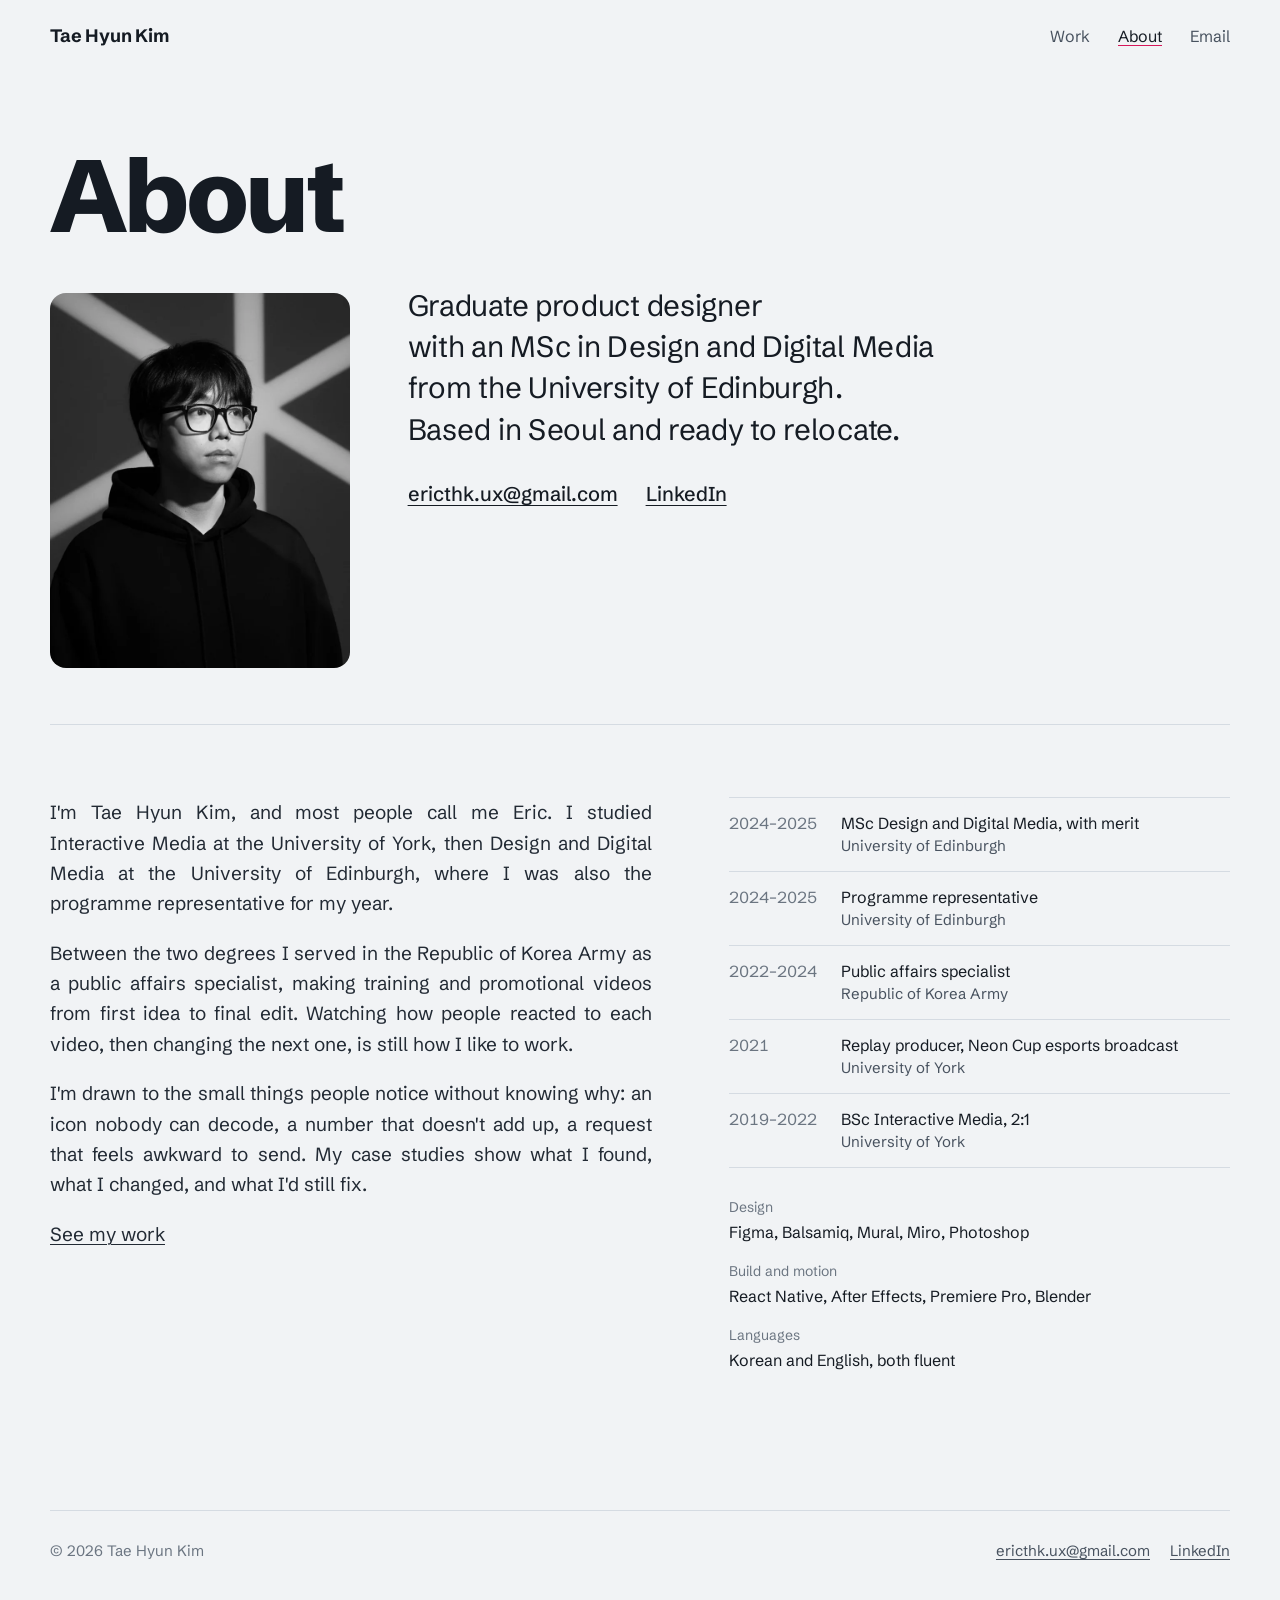
==== about/index.html @ babaf428 "Home: solar-system background with planets as pop-up notes; hide duplicate name in header Co-Authore" ====
<!doctype html>
<html lang="en">
<head>
<meta charset="utf-8">
<meta name="viewport" content="width=device-width, initial-scale=1">
<title>About Tae Hyun Kim</title>
<meta name="description" content="About Tae Hyun (Eric) Kim, a graduate product designer with an MSc in Design and Digital Media from the University of Edinburgh.">
<meta property="og:title" content="About Tae Hyun Kim">
<meta property="og:description" content="Graduate product designer with an MSc in Design and Digital Media from the University of Edinburgh.">
<meta property="og:image" content="https://thkeric.github.io/assets/img/og.png">
<link rel="icon" href="../favicon.svg" type="image/svg+xml">
<link rel="preconnect" href="https://fonts.googleapis.com">
<link rel="preconnect" href="https://fonts.gstatic.com" crossorigin>
<link href="https://fonts.googleapis.com/css2?family=Schibsted+Grotesk:wght@400;500;700;800&display=swap" rel="stylesheet">
<link rel="stylesheet" href="../assets/css/site.css?v=202610051557">
</head>
<body>
<a class="skip" href="#content">Skip to content</a>
<header class="wrap site-head">
  <a class="name" href="../">Tae Hyun Kim</a>
  <nav aria-label="Main">
    <a href="../work/">Work</a>
    <a href="./" aria-current="page">About</a>
    <a href="mailto:ericthk.ux@gmail.com">Email</a>
  </nav>
</header>

<main id="content">
  <div class="wrap about-head">
    <h1>About</h1>
    <img class="portrait" src="../assets/img/eric.webp" alt="Portrait of Tae Hyun Kim in glasses and a black hoodie, in black and white" width="720" height="900">
    <div class="about-intro">
      <p class="lede"><span>Graduate product designer</span> <span>with an MSc in Design and Digital Media</span> <span>from the University of Edinburgh.</span> <span>Based in Seoul and ready to relocate.</span></p>
      <ul class="contact-links">
        <li><a href="mailto:ericthk.ux@gmail.com">ericthk.ux@gmail.com</a></li>
        <li><a href="https://www.linkedin.com/in/erickimux/" rel="me">LinkedIn</a></li>
      </ul>
    </div>
  </div>

  <section class="wrap about" aria-label="Background">
    <div class="bio">
      <p>I'm Tae Hyun Kim, and most people call me Eric. I studied Interactive Media at the University of York, then Design and Digital Media at the University of Edinburgh, where I was also the programme representative for my year.</p>
      <p>Between the two degrees I served in the Republic of Korea Army as a public affairs specialist, making training and promotional videos from first idea to final edit. Watching how people reacted to each video, then changing the next one, is still how I like to work.</p>
      <p>I'm drawn to the small things people notice without knowing why: an icon nobody can decode, a number that doesn't add up, a request that feels awkward to send. My case studies show what I found, what I changed, and what I'd still fix.</p>
      <p><a href="../work/">See my work</a></p>
    </div>
    <div>
      <ol class="timeline" aria-label="Education and experience">
        <li><time>2024–2025</time><div>MSc Design and Digital Media, with merit<span>University of Edinburgh</span></div></li>
        <li><time>2024–2025</time><div>Programme representative<span>University of Edinburgh</span></div></li>
        <li><time>2022–2024</time><div>Public affairs specialist<span>Republic of Korea Army</span></div></li>
        <li><time>2021</time><div>Replay producer, Neon Cup esports broadcast<span>University of York</span></div></li>
        <li><time>2019–2022</time><div>BSc Interactive Media, 2:1<span>University of York</span></div></li>
      </ol>
      <dl class="kit">
        <dt>Design</dt><dd>Figma, Balsamiq, Mural, Miro, Photoshop</dd>
        <dt>Build and motion</dt><dd>React Native, After Effects, Premiere Pro, Blender</dd>
        <dt>Languages</dt><dd>Korean and English, both fluent</dd>
      </dl>
    </div>
  </section>
</main>

<footer class="wrap site-foot">
  <span>© 2026 Tae Hyun Kim</span>
  <span class="foot-links"><a href="mailto:ericthk.ux@gmail.com">ericthk.ux@gmail.com</a><a href="https://www.linkedin.com/in/erickimux/" rel="me">LinkedIn</a></span>
</footer>
<script src="../assets/js/site.js?v=202610051557" defer></script>
</body>
</html>
---- assets/css/site.css ----
/* Tae Hyun Kim — portfolio
   One family (Schibsted Grotesk), a cool paper ground, ink text,
   and a single annotation colour used only for review pins and focus. */

:root {
  color-scheme: light;
  --paper: #f1f3f5;
  --raised: #ffffff;
  --ink: #151b23;
  --ink-2: #48525f;
  --ink-3: #6b7581;
  --rule: #d5dbe2;
  --pin: #d6175a;
  --pin-soft: #fbe3ec;
  --bb: #12404f;
  --bb-tint: #dbe6e5;
  --void: #000000;
  --void-ink: #e9ecf1;
  --void-ink-2: #a3abb7;
  --void-rule: #2a2f37;

  --wrap: 1180px;
  --text: 700px;
  --gutter: clamp(16px, 4vw, 40px);
  --font: "Schibsted Grotesk", "Helvetica Neue", Arial, sans-serif;
}

*, *::before, *::after { box-sizing: border-box; }
html { -webkit-text-size-adjust: 100%; scroll-behavior: smooth; }
@media (prefers-reduced-motion: reduce) { html { scroll-behavior: auto; } }

body {
  margin: 0;
  background: var(--paper);
  color: var(--ink);
  font-family: var(--font);
  font-size: 18px;
  line-height: 1.6;
  text-rendering: optimizeLegibility;
  -webkit-font-smoothing: antialiased;
  overflow-x: hidden;
}

img, video { display: block; max-width: 100%; height: auto; }
a { color: inherit; text-decoration-thickness: 1px; text-underline-offset: 0.18em; }
a:hover { text-decoration-color: var(--pin); }
:focus-visible { outline: 3px solid var(--pin); outline-offset: 3px; border-radius: 2px; }
::selection { background: var(--pin-soft); }

.skip {
  position: absolute; left: 12px; top: -60px; z-index: 10;
  background: var(--ink); color: var(--paper); padding: 8px 14px; border-radius: 6px;
}
.skip:focus { top: 12px; }

.wrap { width: min(var(--wrap), 100% - 2 * var(--gutter)); margin-inline: auto; }

/* ---------- header / footer ---------- */
.site-head {
  display: flex; align-items: baseline; justify-content: space-between; gap: 16px;
  padding-block: 22px;
}
.site-head .name { font-weight: 700; text-decoration: none; letter-spacing: -0.01em; }
.site-head nav { display: flex; gap: clamp(14px, 3vw, 28px); font-size: 16px; }
.site-head nav a { text-decoration: none; color: var(--ink-2); }
.site-head nav a:hover, .site-head nav a[aria-current="page"] { color: var(--ink); text-decoration: underline; text-decoration-color: var(--pin); }

.site-foot {
  border-top: 1px solid var(--rule);
  margin-top: clamp(64px, 10vw, 120px);
  padding-block: 28px 40px;
  display: flex; flex-wrap: wrap; justify-content: space-between; gap: 12px;
  font-size: 15px; color: var(--ink-3);
}
.site-foot a { color: var(--ink-2); }

/* ---------- type ---------- */
h1, h2, h3, h4 { margin: 0; font-weight: 700; letter-spacing: -0.02em; line-height: 1.12; }
.display {
  font-size: clamp(40px, 6.6vw, 88px);
  font-weight: 800;
  letter-spacing: -0.035em;
  line-height: 1.0;
  max-width: 15ch;
  text-wrap: balance;
}
.lede { font-size: clamp(19px, 2vw, 23px); line-height: 1.5; color: var(--ink-2); max-width: 40ch; text-wrap: pretty; }
p { margin: 0 0 1em; text-wrap: pretty; }
.small { font-size: 15px; line-height: 1.5; color: var(--ink-3); }
strong { font-weight: 700; }

/* ---------- home ---------- */
.hero { padding-block: clamp(40px, 9vw, 120px) clamp(40px, 7vw, 88px); }
.hero .lede { margin-top: 28px; }
.hero .display { max-width: none; font-size: min(clamp(32px, 6.6vw, 88px), calc((100vw - 2 * var(--gutter)) / 11.3)); }
.hero .display span { display: block; }
.hero { container-type: inline-size; }
.hero .lede { max-width: none; font-size: min(clamp(19px, 2vw, 23px), calc(100cqi / 34.6)); }
.lede span { display: block; }

.work { border-top: 1px solid var(--rule); }
.project {
  display: grid;
  grid-template-columns: minmax(0, 5fr) minmax(0, 7fr);
  gap: clamp(24px, 4vw, 56px);
  align-items: center;
  padding-block: clamp(40px, 6vw, 72px);
  border-bottom: 1px solid var(--rule);
  text-decoration: none;
}
.project h2 { font-size: clamp(32px, 4vw, 48px); letter-spacing: -0.03em; }
.project h2 .year { font-size: 15px; font-weight: 500; letter-spacing: 0; color: var(--ink-3); margin-left: 12px; font-variant-numeric: tabular-nums; }
.project > div:first-child { max-width: 460px; }
.project .what { font-size: 20px; line-height: 1.45; color: var(--ink-2); margin: 14px 0 22px; }
.project .what, .project .finding { text-align: justify; hyphens: auto; -webkit-hyphens: auto; }
.project .finding {
  position: relative; padding-left: 40px; margin: 0 0 22px; font-size: 17px; line-height: 1.5;
}
.project .finding .pin { position: absolute; left: 4px; top: 0.42em; width: 14px; height: 14px; box-shadow: none; }
.project .finding { padding-left: 32px; }
.project > div:first-child { container-type: inline-size; }
/* Skills stay on one line: the size scales down only when the column is too narrow */
.project .meta { font-size: min(15px, calc(100cqi / 28)); line-height: 1.55; color: var(--ink-3); margin: 0; white-space: nowrap; }
.project .go { display: inline-block; margin-top: 20px; font-weight: 700; text-decoration: underline; text-decoration-color: var(--rule); text-underline-offset: 0.25em; }
.project:hover .go { text-decoration-color: var(--pin); }

.stage {
  border-radius: 20px;
  min-height: 300px;
  padding: clamp(20px, 3.4vw, 44px);
  display: flex; align-items: center; justify-content: center; gap: clamp(10px, 2vw, 22px);
  overflow: hidden;
}
.stage--bb { background: var(--bb-tint); }
.stage--void { background: var(--void); }
.stage .screen { width: clamp(96px, 15vw, 190px); }
.stage .screen:nth-child(2) { width: clamp(110px, 17vw, 214px); }
.stage .poster { width: clamp(84px, 13vw, 168px); border-radius: 3px; }
.stage .poster:nth-child(2) { width: clamp(100px, 15.5vw, 200px); }
.stage .badge-loop { width: clamp(110px, 16vw, 200px); border-radius: 50%; }

/* ---------- screens ---------- */
.screen {
  border-radius: 11% / 5.1%;
  overflow: hidden;
  background: #eef0eb;
  box-shadow: 0 0 0 1px rgba(21, 27, 35, 0.08), 0 18px 40px -22px rgba(21, 27, 35, 0.45);
}
.screen img, .screen video { width: 100%; height: auto; }
.on-void .screen, .stage--void .screen { box-shadow: 0 0 0 1px rgba(255, 255, 255, 0.12); background: #000; }

/* ---------- case study ---------- */
.back { font-size: 16px; color: var(--ink-2); text-decoration: none; }
.back:hover { color: var(--ink); text-decoration: underline; text-decoration-color: var(--pin); }

.cs-head { padding-block: clamp(32px, 6vw, 72px) clamp(28px, 4vw, 48px); }
.cs-head h1 { font-size: clamp(48px, 8vw, 104px); font-weight: 800; letter-spacing: -0.04em; line-height: 0.98; margin-top: 18px; }
.cs-head .lede { margin-top: 20px; max-width: 34ch; }
.cs-head .lede--wide { max-width: none; text-wrap: balance; }

.facts {
  display: grid; grid-template-columns: repeat(4, minmax(0, 1fr)); gap: 20px 28px;
  margin: clamp(32px, 5vw, 52px) 0 0; padding-top: 22px; border-top: 1px solid var(--rule);
}
.facts dt { font-size: 14px; color: var(--ink-3); }
.facts dd { margin: 4px 0 0; font-size: 16px; line-height: 1.45; }

.cs-hero { margin-block: clamp(8px, 2vw, 16px) clamp(48px, 8vw, 96px); }
.cs-hero .stage { min-height: clamp(320px, 46vw, 600px); }
.cs-hero .stage .screen { width: clamp(110px, 20vw, 250px); }
.cs-hero .stage .screen:nth-child(2) { width: clamp(124px, 23vw, 280px); }
.cs-hero .stage .poster { width: clamp(96px, 19vw, 250px); }
.cs-hero .stage .poster:nth-child(2) { width: clamp(112px, 22vw, 290px); }

.section { margin-block: clamp(64px, 10vw, 128px); }
.section > .text, .text { width: min(var(--text), 100%); margin-inline: auto; }
.section > .text { width: min(var(--text), 100% - 2 * var(--gutter)); }
.section h2, .void-band h2 { font-size: clamp(30px, 3.6vw, 44px); letter-spacing: -0.03em; margin-bottom: 22px; max-width: 22ch; text-wrap: balance; }
.section h3, .void-band h3 { font-size: 22px; margin: 36px 0 10px; letter-spacing: -0.015em; }
.text p { color: #222a34; }
.text ul, .text ol { padding-left: 1.2em; margin: 0 0 1em; }
.text li { margin-bottom: 0.4em; }

.callout {
  margin: 32px 0; padding: 22px 26px; border-left: 4px solid var(--pin);
  background: var(--raised); border-radius: 0 12px 12px 0;
  font-size: 21px; line-height: 1.45; font-weight: 500; letter-spacing: -0.01em;
}
.callout p { margin: 0; color: var(--ink); }

/* figures */
figure { margin: 40px 0; }
figcaption { font-size: 15px; line-height: 1.5; color: var(--ink-3); margin-top: 12px; max-width: 70ch; }
.wide { width: min(var(--wrap), 100vw - 2 * var(--gutter)); margin-left: 50%; transform: translateX(-50%); }
.panel { background: var(--raised); border-radius: 16px; padding: clamp(14px, 2.4vw, 28px); }
.panel--bb { background: var(--bb-tint); }
.panel--void { background: var(--void); }
.panel img { border-radius: 6px; }
.panel--void img { border-radius: 4px; }

.row { display: flex; gap: clamp(10px, 2vw, 24px); justify-content: center; align-items: flex-start; flex-wrap: wrap; }
.row > * { flex: 1 1 0; min-width: 0; }
.row .screen, .row figure.shot { flex: 0 1 230px; }
.row.tight > * { flex: 1 1 0; }
.shot { margin: 0; }
.shot figcaption { text-align: center; margin-top: 10px; }

.scroller { display: flex; gap: 18px; overflow-x: auto; padding-bottom: 12px; scroll-snap-type: x mandatory; }
.scroller > * { flex: 0 0 auto; scroll-snap-align: start; }
.scroller .screen { width: clamp(150px, 20vw, 220px); }
.scroller img.flat { height: clamp(240px, 32vw, 380px); width: auto; border-radius: 8px; }

.pair { display: grid; grid-template-columns: 1fr 1fr; gap: clamp(12px, 2vw, 24px); }
.pair figure { margin: 0; }
.pair .label { font-size: 15px; font-weight: 700; margin-bottom: 8px; }

/* ---------- pins / review layer ---------- */
.pin {
  display: inline-grid; place-items: center;
  width: 28px; height: 28px; border-radius: 50%;
  background: var(--pin); color: #fff;
  font-size: 14px; font-weight: 700; line-height: 1; font-variant-numeric: tabular-nums;
  box-shadow: 0 0 0 3px #fff;
}
.review {
  display: grid; grid-template-columns: minmax(0, 300px) minmax(0, 1fr);
  gap: clamp(24px, 4vw, 56px); align-items: start;
  margin: 48px 0;
}
.review + .review { margin-top: 72px; }
.review-shot { position: relative; }
.review-shot .pin { position: absolute; left: var(--x); top: var(--y); transform: translate(-50%, -50%); z-index: 2; }
.review-shot .ring {
  position: absolute; left: var(--x); top: var(--y); width: var(--w); height: var(--h);
  border: 2.5px solid var(--pin); border-radius: 10px; z-index: 1; pointer-events: none;
}
.review-notes ol { list-style: none; padding: 0; margin: 0; }
.review-notes li { position: relative; padding-left: 44px; margin-bottom: 22px; font-size: 17px; line-height: 1.55; color: #222a34; }
.review-notes li .pin { position: absolute; left: 0; top: 0; }
.review-notes h3 { font-size: 22px; margin: 0 0 18px; }
.void-band .review-notes li { color: var(--void-ink); }

/* ---------- results table ---------- */
.results { width: 100%; border-collapse: collapse; font-size: 16px; margin: 28px 0; }
.results th, .results td { text-align: left; padding: 12px 10px; border-bottom: 1px solid var(--rule); vertical-align: top; }
.results thead th { font-size: 14px; font-weight: 500; color: var(--ink-3); border-bottom-color: var(--ink); }
.results td:first-child { font-weight: 700; white-space: nowrap; }
.results .score { white-space: nowrap; font-variant-numeric: tabular-nums; }
.dots { display: inline-flex; gap: 5px; vertical-align: -2px; margin-right: 8px; }
.dot { width: 14px; height: 14px; border-radius: 50%; background: var(--ink); }
.dot.miss { background: transparent; box-shadow: inset 0 0 0 2px var(--ink-3); }
.results tr.fail td { background: var(--pin-soft); }
.results tr.fail .dot.miss { box-shadow: inset 0 0 0 2px var(--pin); }

/* ---------- bar chart ---------- */
.bars { margin: 28px 0 8px; padding: 0; list-style: none; }
.bars li { display: grid; grid-template-columns: minmax(130px, 34%) 1fr; gap: 14px; align-items: center; margin-bottom: 10px; font-size: 16px; }
.bars .track { position: relative; display: block; height: 26px; }
.bars .fill { display: block; height: 100%; width: var(--v); background: var(--bars, var(--bb)); border-radius: 0 4px 4px 0; min-width: 4px; }
.bars .val { position: absolute; left: calc(var(--v) + 8px); top: 50%; transform: translateY(-50%); font-size: 15px; font-variant-numeric: tabular-nums; color: var(--ink-2); white-space: nowrap; }
.bars li.hl .fill { background: var(--pin); }
.bars li.hl .val { color: var(--ink); font-weight: 700; }
.chart-title { font-weight: 700; font-size: 17px; margin: 0; }
.chart-note { font-size: 15px; color: var(--ink-3); margin: 6px 0 0; }

/* numbers in prose */
.figures { display: grid; grid-template-columns: repeat(3, minmax(0, 1fr)); gap: 18px; margin: 32px 0; }
.figures div { border-top: 2px solid var(--ink); padding-top: 12px; }
.figures b { display: block; font-size: 30px; letter-spacing: -0.03em; line-height: 1.1; font-variant-numeric: tabular-nums; }
.figures span { display: block; font-size: 15px; line-height: 1.45; color: var(--ink-2); margin-top: 6px; }

/* decisions list */
.decisions, .text ul.decisions { list-style: none; padding: 0; margin: 28px 0; display: grid; gap: 0; }
.decisions li { display: grid; grid-template-columns: minmax(0, 0.9fr) minmax(0, 1.4fr); gap: 20px; padding: 18px 0; border-top: 1px solid var(--rule); }
.decisions li:last-child { border-bottom: 1px solid var(--rule); }
.decisions b { font-size: 18px; line-height: 1.35; }
.decisions span { font-size: 16px; line-height: 1.55; color: var(--ink-2); }

/* trace table */
.trace { width: 100%; border-collapse: collapse; font-size: 15.5px; line-height: 1.45; margin: 24px 0; }
.trace th, .trace td { text-align: left; vertical-align: top; padding: 12px 10px; border-bottom: 1px solid var(--rule); }
.trace thead th { font-size: 14px; font-weight: 500; color: var(--ink-3); border-bottom-color: var(--ink); }

/* dark band for Thryve / Ignis sections */
.void-band { background: var(--void); color: var(--void-ink); padding-block: clamp(56px, 8vw, 104px); margin-block: clamp(64px, 10vw, 128px); }
.void-band .text p { color: var(--void-ink); }
.void-band figcaption, .void-band .small { color: var(--void-ink-2); }
.void-band h2 { color: #fff; }
.void-band a { color: #fff; }

.badge-row { display: grid; grid-template-columns: repeat(4, minmax(0, 1fr)); gap: clamp(8px, 2vw, 24px); }
.badge-row figure { margin: 0; text-align: center; }
.badge-row video, .badge-row img { width: 100%; border-radius: 12px; }
.badge-row figcaption { text-align: center; color: var(--void-ink-2); }
.badge-row b { display: block; color: #fff; font-size: 16px; }

.next {
  display: block; text-decoration: none; border-top: 1px solid var(--rule); padding-top: 26px; margin-top: 40px;
}
.next span { font-size: 15px; color: var(--ink-3); }
.next b { display: block; font-size: clamp(30px, 4vw, 48px); letter-spacing: -0.03em; line-height: 1.1; margin-top: 4px; }
.next:hover b { text-decoration: underline; text-decoration-color: var(--pin); text-decoration-thickness: 2px; }

/* about */
.about-head {
  display: grid;
  grid-template-columns: clamp(220px, 24vw, 300px) minmax(0, 1fr);
  grid-template-areas: "title title" "photo intro";
  column-gap: clamp(28px, 4.5vw, 64px);
  row-gap: clamp(28px, 4vw, 48px);
  align-items: start;
  padding-block: clamp(32px, 6vw, 72px) clamp(32px, 5vw, 56px);
  border-bottom: 1px solid var(--rule);
}
.about-head h1 { grid-area: title; font-size: clamp(48px, 8vw, 104px); font-weight: 800; letter-spacing: -0.04em; line-height: 0.98; }
.about-head .portrait { grid-area: photo; width: 100%; margin: 0; }
.about-intro { grid-area: intro; }
.about-intro .lede { margin: -0.28em 0 0; max-width: none; font-size: clamp(20px, 2.3vw, 30px); line-height: 1.4; color: var(--ink); letter-spacing: -0.01em; }
.contact-links { list-style: none; margin: 28px 0 0; padding: 0; display: flex; flex-wrap: wrap; gap: 8px 28px; font-size: 20px; font-weight: 500; }
.about { display: grid; grid-template-columns: minmax(0, 6fr) minmax(0, 5fr); gap: clamp(32px, 6vw, 88px); padding-top: clamp(40px, 6vw, 72px); }
.about h2 { font-size: clamp(32px, 4vw, 48px); letter-spacing: -0.03em; margin-bottom: 20px; }
.about .bio p { font-size: 19px; color: #222a34; max-width: 58ch; text-align: justify; hyphens: auto; -webkit-hyphens: auto; }
.timeline { list-style: none; margin: 0; padding: 0; }
.timeline li { display: grid; grid-template-columns: 96px 1fr; gap: 16px; padding: 14px 0; border-top: 1px solid var(--rule); font-size: 16px; line-height: 1.45; }
.timeline li:last-child { border-bottom: 1px solid var(--rule); }
.timeline time { color: var(--ink-3); font-variant-numeric: tabular-nums; }
.timeline span { color: var(--ink-2); display: block; font-size: 15px; }
.kit { margin-top: 28px; font-size: 16px; }
.kit dt { font-size: 14px; color: var(--ink-3); margin-top: 14px; }
.kit dd { margin: 2px 0 0; }
.contact-line { font-size: clamp(22px, 2.6vw, 30px); font-weight: 700; letter-spacing: -0.02em; margin-top: 28px; }
.contact-alt { font-size: 18px; margin: -4px 0 0; }
.portrait { width: min(340px, 100%); aspect-ratio: 4 / 5; object-fit: cover; border-radius: 16px; margin-bottom: 28px; background: #2a2f37; }
.foot-links { display: inline-flex; flex-wrap: wrap; gap: 20px; }

/* ---------- responsive ---------- */
@media (max-width: 900px) {
  .project { grid-template-columns: 1fr; }
  .project .stage { order: -1; }
  .facts { grid-template-columns: repeat(2, minmax(0, 1fr)); }
  .review { grid-template-columns: minmax(0, 1fr); }
  .review-shot { width: min(300px, 80%); margin-inline: auto; }
  .about { grid-template-columns: 1fr; }
  .about-head { grid-template-columns: minmax(0, 1fr); grid-template-areas: "title" "photo" "intro"; row-gap: 24px; }
  .about-head .portrait { width: min(260px, 70%); }
  .about-intro .lede { margin-top: 0; text-wrap: balance; }
  .about-intro .lede span { display: inline; }
  .badge-row { grid-template-columns: repeat(2, minmax(0, 1fr)); }
}
@media (max-width: 640px) {
  body { font-size: 17px; }
  .site-head { flex-direction: column; gap: 6px; padding-block: 16px; }
  .figures { grid-template-columns: 1fr; }
  .pair { grid-template-columns: 1fr; }
  .decisions li { grid-template-columns: 1fr; gap: 6px; }
  .bars li { grid-template-columns: 1fr; gap: 4px; }
  .bars .track { margin-right: 56px; }
  .stage { min-height: 220px; border-radius: 14px; }
  .results, .trace { font-size: 14.5px; }
  .trace { display: block; overflow-x: auto; -webkit-overflow-scrolling: touch; }
  .trace th, .trace td { min-width: 104px; }
  .results td:first-child { white-space: normal; }
  .timeline li { grid-template-columns: 1fr; gap: 2px; }
  .about .bio p, .project .what, .project .finding { text-align: left; }
  .row .screen, .row figure.shot { flex: 0 1 44%; }
  .callout { font-size: 19px; padding: 18px 20px; }
}

@media (prefers-reduced-motion: reduce) {
  video[data-autoplay] { animation: none; }
}

/* =========================================================
   Editorial case-study layout (chapters, splits, bands)
   ========================================================= */
.chapter { width: min(var(--wrap), 100% - 2 * var(--gutter)); margin: clamp(88px, 11vw, 150px) auto; }
.chap-head { margin-bottom: 26px; }
.chap-no { display: block; font-size: 15px; font-weight: 700; color: var(--ink-3); font-variant-numeric: tabular-nums; margin-bottom: 12px; padding-top: 12px; border-top: 2px solid var(--ink); width: 32px; }
.chap-head h2 { font-size: clamp(32px, 4.2vw, 54px); letter-spacing: -0.035em; line-height: 1.04; max-width: 14ch; text-wrap: balance; }
.prose p { font-size: 18px; line-height: 1.6; color: #222a34; max-width: 60ch; }
.prose h3 { font-size: 22px; letter-spacing: -0.015em; margin: 0 0 12px; }
.lead-text p { font-size: clamp(19px, 1.75vw, 23px); line-height: 1.55; color: var(--ink); letter-spacing: -0.005em; }
.lead-line { font-size: clamp(19px, 1.75vw, 23px); line-height: 1.5; color: var(--ink-2); max-width: 40ch; margin: 0; }
.rounded { border-radius: 10px; }
figure.flush { margin: 0; }

.rail { display: grid; grid-template-columns: minmax(0, 4fr) minmax(0, 7fr); gap: clamp(32px, 5vw, 88px); align-items: start; }
.rail--intro { align-items: end; margin-bottom: clamp(40px, 5vw, 64px); }
.rail--intro .chap-head { margin-bottom: 0; }
.sticky { position: sticky; top: 32px; }

.split { display: grid; grid-template-columns: repeat(2, minmax(0, 1fr)); gap: clamp(32px, 5vw, 80px); align-items: center; }
.split--5-7 { grid-template-columns: minmax(0, 5fr) minmax(0, 7fr); }
.split--7-5 { grid-template-columns: minmax(0, 7fr) minmax(0, 5fr); }
.split--4-8 { grid-template-columns: minmax(0, 4fr) minmax(0, 8fr); }
.align-start { align-items: start; }
.split + .spread, .spread + .split, .split + .split { margin-top: clamp(56px, 7vw, 96px); }

/* big-number spread */
.spread { display: grid; grid-template-columns: auto auto minmax(0, 1fr); gap: clamp(28px, 4vw, 64px); align-items: end; padding-block: clamp(36px, 4vw, 52px); border-top: 2px solid var(--ink); border-bottom: 1px solid var(--rule); }
.stat b { display: block; font-size: clamp(64px, 9vw, 132px); font-weight: 800; letter-spacing: -0.045em; line-height: 0.88; font-variant-numeric: tabular-nums; }
.stat span { display: block; margin-top: 14px; font-size: 16px; line-height: 1.45; color: var(--ink-2); max-width: 22ch; }
.stat--accent b { color: var(--pin); }
.stat--muted b { color: #9aa3ae; }
.statement { margin: 0; font-size: clamp(21px, 2.2vw, 30px); font-weight: 500; line-height: 1.3; letter-spacing: -0.015em; max-width: 26ch; justify-self: end; text-wrap: balance; }

.stack-figures { display: grid; gap: 0; }
.stack-figures div { padding: 18px 0; border-top: 1px solid var(--rule); }
.stack-figures div:last-child { border-bottom: 1px solid var(--rule); }
.stack-figures b { display: block; font-size: 40px; font-weight: 800; letter-spacing: -0.035em; line-height: 1; color: var(--bb); }
.stack-figures span { display: block; margin-top: 6px; font-size: 16px; color: var(--ink-2); }

.persona-split .scroller { padding-bottom: 14px; }
.persona-split .scroller img.flat { height: clamp(220px, 24vw, 320px); }

.ia-stack { display: grid; gap: 28px; }
.ia-stack img { border-radius: 10px; }

/* text set over an image */
.overlay { position: relative; margin: 0; background: #fff; border-radius: 18px; padding: clamp(14px, 2vw, 28px); }
.overlay > img { width: 100%; }
.overlay-card { position: absolute; top: clamp(16px, 2.4vw, 32px); right: clamp(16px, 2.4vw, 32px); width: min(420px, 38%); background: var(--ink); color: #e9ecf1; padding: clamp(22px, 2.6vw, 34px); border-radius: 14px; box-shadow: 0 24px 48px -24px rgba(21, 27, 35, 0.6); }
.overlay-card .chap-no { color: #a3abb7; border-top-color: #fff; }
.overlay-card h2 { color: #fff; font-size: clamp(28px, 3vw, 40px); }
.overlay-card p { color: #e9ecf1; font-size: 17px; line-height: 1.55; margin: 0 0 12px; }
.overlay-card .small { color: #a3abb7; margin: 0; }

/* full-bleed colour bands */
.band { padding-block: clamp(72px, 9vw, 128px); margin-block: clamp(88px, 11vw, 150px); }
.band--bb { background: var(--bb); color: #e6efee; }
.band--bb .chap-no { color: #9fbcbc; border-top-color: #fff; }
.band--bb h2, .band--bb b { color: #fff; }
.band--bb .decisions li { border-color: rgba(255, 255, 255, 0.16); }
.band--bb .decisions span { color: #c3d6d6; }
.band--bb figcaption { color: #a9c3c4; }
.band--tint { background: var(--bb-tint); }
.decisions--grid { margin: 0; grid-template-columns: repeat(2, minmax(0, 1fr)); column-gap: clamp(24px, 3vw, 48px); }
.decisions--grid li { grid-template-columns: 1fr; gap: 8px; }
.decisions--grid li:nth-last-child(2) { border-bottom: 1px solid rgba(255, 255, 255, 0.16); }
.screen-row { display: grid; grid-template-columns: repeat(4, minmax(0, 1fr)); gap: clamp(14px, 2.4vw, 36px); margin-top: clamp(48px, 6vw, 80px); }
.screen-row .shot { margin: 0; }
.screen-row .screen { box-shadow: 0 0 0 1px rgba(255, 255, 255, 0.1), 0 30px 50px -30px rgba(0, 0, 0, 0.6); }

/* testing */
.notes { margin-top: 28px; max-width: 260px; }
.results { margin-top: 0; }
.quote { margin: 40px 0 16px; padding: 0; }
.quote p { margin: 0; font-size: clamp(24px, 2.6vw, 34px); font-weight: 700; letter-spacing: -0.025em; line-height: 1.2; text-wrap: balance; }
.quote footer { margin-top: 10px; font-size: 15px; color: var(--ink-3); }
.after-quote { font-size: 17px; color: var(--ink-2); max-width: 60ch; }

/* review blocks across the full width, alternating sides */
.reviews .review { grid-template-columns: minmax(0, 340px) minmax(0, 520px); justify-content: center; gap: clamp(32px, 6vw, 96px); align-items: center; margin: 0; padding-block: clamp(32px, 4vw, 56px); border-top: 1px solid var(--rule); }
.reviews .review:last-child { border-bottom: 1px solid var(--rule); }
.reviews .review + .review { margin-top: 0; }
.reviews .review--flip .review-shot { order: 2; }
.reviews .review-notes h3 { font-size: clamp(22px, 2.2vw, 28px); letter-spacing: -0.02em; }

.reviews .review--flip { grid-template-columns: minmax(0, 520px) minmax(0, 340px); }
.clip-row { display: grid; grid-template-columns: repeat(3, minmax(0, 1fr)); gap: clamp(10px, 1.6vw, 22px); }
.clip-row .shot { margin: 0; }
.stat b, .bars .val { font-variant-numeric: normal; }

/* carousel */
.carousel { --per-view: 1; --gap: 20px; position: relative; min-width: 0; }
.carousel-track { position: relative; display: flex; gap: var(--gap); overflow-x: auto; scroll-snap-type: x mandatory; scrollbar-width: none; overscroll-behavior-x: contain; cursor: grab; }
.carousel-track::-webkit-scrollbar { display: none; }
.carousel-track.is-dragging { cursor: grabbing; scroll-snap-type: none; user-select: none; }
.carousel-track > * { flex: 0 0 calc((100% - (var(--per-view) - 1) * var(--gap)) / var(--per-view)); scroll-snap-align: start; margin: 0; min-width: 0; }
.carousel-track img { width: 100%; height: auto; -webkit-user-drag: none; }
.carousel-track figure figcaption { margin-top: 12px; }
.carousel--fade .carousel-track > * { transition: opacity .45s ease, transform .45s ease; opacity: .35; transform: scale(.97); }
.carousel--fade .carousel-track > .is-active { opacity: 1; transform: none; }
.carousel-bar { display: flex; align-items: center; gap: 14px; margin-top: 18px; }
.carousel-btn { display: inline-grid; place-items: center; width: 44px; height: 44px; border-radius: 50%; border: 1px solid var(--rule); background: var(--raised); color: var(--ink); cursor: pointer; transition: background .2s, border-color .2s; }
.carousel-btn svg { width: 20px; height: 20px; }
.carousel-btn:hover:not(:disabled) { border-color: var(--ink); }
.carousel-btn:disabled { opacity: .35; cursor: default; }
.carousel-dots { display: flex; gap: 8px; align-items: center; }
.carousel-dot { width: 8px; height: 8px; padding: 0; border-radius: 99px; border: 0; background: #b9c1ca; cursor: pointer; transition: width .3s ease, background .3s ease; }
.carousel-dot[aria-current="true"] { width: 26px; background: var(--ink); }
.carousel-count { margin-left: auto; font-size: 14px; color: var(--ink-3); font-variant-numeric: tabular-nums; }
.carousel--static .carousel-bar { display: none; }
.on-dark .carousel-btn { background: transparent; border-color: rgba(255,255,255,.25); color: #fff; }
.on-dark .carousel-btn:hover:not(:disabled) { border-color: #fff; }
.on-dark .carousel-dot { background: rgba(255,255,255,.3); }
.on-dark .carousel-dot[aria-current="true"] { background: #fff; }
.on-dark .carousel-count { color: rgba(255,255,255,.6); }
.carousel--screens { --per-view: 5; --gap: clamp(12px, 1.6vw, 22px); }
@media (max-width: 1024px) { .carousel--screens { --per-view: 3; } }
@media (max-width: 640px) { .carousel--screens { --per-view: 2; } .carousel-btn { width: 40px; height: 40px; } }
@media (prefers-reduced-motion: reduce) { .carousel--fade .carousel-track > * { transition: none; } }

/* next iteration */
.flow-title { font-size: 22px; letter-spacing: -0.015em; margin: 0 0 18px; }
.steps { list-style: none; padding: 0; margin: 0; display: grid; grid-template-columns: repeat(5, minmax(0, 1fr)); gap: 14px; counter-reset: step; }
.steps li { background: var(--raised); border-radius: 14px; padding: 20px 20px 24px; font-size: 16px; line-height: 1.5; color: #222a34; counter-increment: step; }
.steps li::before { content: counter(step, decimal-leading-zero); display: block; font-size: 15px; font-weight: 700; color: var(--bb); margin-bottom: 28px; font-variant-numeric: tabular-nums; }
.table-card { background: var(--raised); border-radius: 16px; padding: clamp(8px, 1.6vw, 20px) clamp(16px, 2.4vw, 32px); margin-top: clamp(32px, 4vw, 48px); }
.table-card .trace { margin: 0; }
.table-card .trace tr:last-child td { border-bottom: 0; }
.after-table { margin: 20px 0 0; font-size: 16px; color: var(--ink-2); }

/* learnings */
.lessons { list-style: none; margin: 0; padding: 0; display: grid; grid-template-columns: repeat(2, minmax(0, 1fr)); column-gap: clamp(32px, 5vw, 80px); border-top: 2px solid var(--ink); }
.lessons li { padding: 28px 0 30px; border-bottom: 1px solid var(--rule); }
.lessons b { display: block; font-size: clamp(21px, 2vw, 26px); letter-spacing: -0.02em; line-height: 1.2; margin-bottom: 10px; }
.lessons span { display: block; font-size: 16px; line-height: 1.55; color: var(--ink-2); max-width: 48ch; }
.disclosure { margin-top: 32px; max-width: 70ch; }


@media (max-width: 900px) {
  .rail, .split, .split--5-7, .split--7-5, .split--4-8 { grid-template-columns: minmax(0, 1fr); }
  .sticky { position: static; }
  .spread { grid-template-columns: repeat(2, minmax(0, 1fr)); }
  .statement { grid-column: 1 / -1; justify-self: start; }
  .overlay-card { position: static; width: auto; margin-top: 16px; }
  .screen-row { grid-template-columns: repeat(2, minmax(0, 1fr)); }
  .reviews .review { grid-template-columns: minmax(0, 1fr); }
  .reviews .review--flip .review-shot { order: 0; }
  .reviews .review--flip { grid-template-columns: minmax(0, 1fr); }
  .steps { grid-template-columns: repeat(2, minmax(0, 1fr)); }
  .lessons { grid-template-columns: minmax(0, 1fr); }
  .notes { max-width: 220px; }
}
@media (max-width: 640px) {
  .decisions--grid { grid-template-columns: minmax(0, 1fr); }
  .decisions--grid li:nth-last-child(2) { border-bottom: 0; }
  .steps { grid-template-columns: minmax(0, 1fr); }
  .stat span { max-width: none; }
}

/* ---------- project themes ---------- */
.theme-bb { --brand: #12404f; --brand-tint: #dbe6e5; }
.theme-th { --brand: #4d54d9; --brand-tint: #e2f5f3; --mint: #81d8d0; }
.theme-io { --brand: #e87c2d; --brand-2: #47abe5; --brand-tint: #f6ebe2; }
.theme-th .bars, .theme-io .bars { --bars: var(--brand); }
.theme-th .bars li.hl .fill { background: var(--brand); }
.theme-th .bars li:not(.hl) .fill { background: #a9addf; }
.theme-th .stat--accent b, .theme-io .stat--accent b { color: var(--brand); }
.stack-figures b, .steps li::before { color: var(--brand, var(--bb)); }

.band--black { background: #000; color: var(--void-ink); }
.band--black .chap-no { color: #8d95a1; border-top-color: #fff; }
.band--black h2, .band--black h3, .band--black b { color: #fff; }
.band--black .prose p { color: #d5dae2; }
.band--black figcaption, .band--black .label { color: var(--void-ink-2); }
.band--mint { background: var(--brand-tint); }

.cards { list-style: none; margin: 0; padding: 0; display: grid; gap: 14px; }
.cards--3 { grid-template-columns: repeat(3, minmax(0, 1fr)); }
.cards li { background: var(--raised); border-radius: 16px; padding: 22px 22px 26px; min-height: 190px; display: flex; flex-direction: column; justify-content: space-between; }
.cards b { font-size: 22px; letter-spacing: -0.02em; }
.cards span { font-size: 16px; line-height: 1.5; color: var(--ink-2); margin-top: 40px; }

.manifesto { list-style: none; margin: clamp(48px, 6vw, 80px) 0; padding: 0; counter-reset: m; }
.manifesto li { display: grid; grid-template-columns: minmax(0, 7fr) minmax(0, 4fr); gap: clamp(24px, 4vw, 64px); align-items: end; padding: clamp(22px, 2.6vw, 34px) 0; border-top: 1px solid #2a2f37; }
.manifesto li:last-child { border-bottom: 1px solid #2a2f37; }
.manifesto b { font-size: clamp(28px, 3.6vw, 52px); font-weight: 800; letter-spacing: -0.035em; line-height: 1.04; color: var(--mint, #fff) !important; text-wrap: balance; }
.manifesto span { font-size: 17px; line-height: 1.5; color: #b8bfca; }
.brand-pair { grid-template-columns: 1fr 1fr; }
.brand-pair figcaption { margin-top: 10px; }

.decisions--light { margin-top: clamp(40px, 5vw, 64px); border-top: 2px solid var(--ink); }
.decisions--light li:nth-last-child(2) { border-bottom: 1px solid var(--rule); }
.decisions--light li:first-child, .decisions--light li:nth-child(2) { border-top: 0; }
.build-gallery { margin-top: clamp(40px, 5vw, 64px); border-radius: 20px; padding: clamp(18px, 3vw, 40px); }
.gallery-note { margin: 12px 0 0; font-size: 14px; color: var(--void-ink-2); }

.badge-intro { margin: clamp(64px, 8vw, 104px) 0 clamp(24px, 3vw, 40px); display: grid; grid-template-columns: minmax(0, 5fr) minmax(0, 7fr); gap: clamp(32px, 5vw, 80px); align-items: end; }
.badge-intro h3 { font-size: clamp(26px, 3vw, 40px); letter-spacing: -0.03em; line-height: 1.08; margin: 0; }
.badge-intro p { margin: 0; font-size: 18px; color: #d5dae2; max-width: 46ch; }
.login-split, .avatar-split { margin-top: clamp(72px, 9vw, 120px); }
.before-after { display: grid; grid-template-columns: 1fr 1fr; gap: 16px; }
.before-after .label { margin: 0 0 10px; font-size: 15px; font-weight: 700; }
.ba-old, .ba-new { display: grid; grid-template-columns: 1fr 1fr; gap: 10px; align-items: center; border-radius: 14px; aspect-ratio: 2 / 1.1; padding: 14px; }
.ba-old { background: #fff; }
.ba-old img { max-height: 130px; width: auto; margin: auto; }
.ba-new { background: #0d0f12; }
.ba-new video { width: 100%; border-radius: 10px; }

.quote--wide { margin: clamp(56px, 7vw, 96px) auto 0; max-width: 900px; padding-top: 28px; border-top: 2px solid var(--ink); }
.quote--wide p { font-size: clamp(26px, 3vw, 40px); }
.quote--wide footer { font-size: 17px; line-height: 1.55; color: var(--ink-2); max-width: 64ch; }

.priorities { list-style: none; margin: 0; padding: 0; display: grid; grid-template-columns: repeat(4, minmax(0, 1fr)); gap: 14px; counter-reset: p; }
.priorities li { background: var(--raised); border-radius: 16px; padding: 22px 22px 24px; display: flex; flex-direction: column; counter-increment: p; }
.priorities li::before { content: "Priority " counter(p); font-size: 14px; font-weight: 700; color: var(--brand); margin-bottom: 18px; }
.priorities b { font-size: 22px; letter-spacing: -0.02em; margin-bottom: 10px; }
.priorities span { font-size: 16px; line-height: 1.5; color: #222a34; flex: 1; }
.priorities em { font-style: normal; font-size: 14px; line-height: 1.45; color: var(--ink-3); margin-top: 18px; padding-top: 14px; border-top: 1px solid var(--rule); }

@media (max-width: 900px) {
  .cards--3 { grid-template-columns: minmax(0, 1fr); }
  .cards li { min-height: 0; }
  .cards span { margin-top: 10px; }
  .manifesto li { grid-template-columns: minmax(0, 1fr); gap: 10px; }
  .badge-intro { grid-template-columns: minmax(0, 1fr); gap: 12px; }
  .priorities { grid-template-columns: repeat(2, minmax(0, 1fr)); }
}
@media (max-width: 640px) {
  .brand-pair, .before-after { grid-template-columns: minmax(0, 1fr); }
  .priorities { grid-template-columns: minmax(0, 1fr); }
  .decisions--light li:nth-child(2) { border-top: 1px solid var(--rule); }
}

/* ---------- Ignis Oasis ---------- */
.slogan-band .chap-head { margin-bottom: clamp(32px, 4vw, 56px); }
.slogan { margin: 0 0 clamp(48px, 6vw, 88px); font-size: clamp(48px, 9vw, 136px); font-weight: 800; letter-spacing: -0.045em; line-height: 0.92; text-wrap: balance; }
.slogan span { display: block; }
.slogan .fire { color: #e87c2d; }
.slogan .water { color: #47abe5; }
.values { list-style: none; margin: 0; padding: 0; display: grid; grid-template-columns: repeat(3, minmax(0, 1fr)); gap: 0; border-top: 1px solid #2a2f37; }
.values li { padding: 20px 20px 4px 0; border-right: 1px solid #2a2f37; padding-left: 20px; }
.values li:first-child { padding-left: 0; }
.values li:last-child { border-right: 0; }
.values b { display: block; font-size: clamp(22px, 2.2vw, 30px); letter-spacing: -0.02em; margin-bottom: 8px; }
.values span { font-size: 16px; line-height: 1.5; color: #b8bfca; }
.ba-stack { display: grid; gap: 22px; }
.ba-stack .label { margin: 0 0 8px; font-size: 15px; font-weight: 700; }
.bordered { border: 1px solid var(--rule); }
.icons-split { margin-top: clamp(64px, 8vw, 110px); }
.swatches { list-style: none; padding: 0; margin: 24px 0 0; display: flex; gap: 14px; }
.swatches li { display: grid; grid-template-columns: 44px auto; grid-template-rows: auto auto; column-gap: 12px; align-items: center; }
.swatches li::before { content: ""; grid-row: 1 / 3; width: 44px; height: 44px; border-radius: 10px; background: var(--c); }
.swatches span { font-weight: 700; font-size: 15px; }
.swatches code { font-family: inherit; font-size: 14px; color: var(--ink-3); }
.lead-line--dark { color: #c4cad3; }
.poster-row { display: grid; grid-template-columns: repeat(5, minmax(0, 1fr)); gap: clamp(8px, 1.4vw, 18px); }
.poster-row img { width: 100%; border-radius: 4px; }
.overlay--dark { background: transparent; padding: 0; margin-top: clamp(40px, 5vw, 72px); }
.overlay--dark > img { border-radius: 16px; }
.overlay-card--light { background: #fff; color: var(--ink); left: clamp(16px, 2.4vw, 32px); right: auto; top: auto; bottom: clamp(16px, 2.4vw, 32px); }
.overlay-card--light h3 { color: var(--ink) !important; font-size: 22px; letter-spacing: -0.02em; margin: 0 0 10px; }
.overlay-card--light p { color: #222a34; margin: 0; }
.subway-split { margin-top: clamp(40px, 5vw, 72px); }
.split--8-4 { grid-template-columns: minmax(0, 8fr) minmax(0, 4fr); }
.motion-video { width: 100%; border-radius: 14px; background: #000; }
.framed { border: 1px solid #2a2f37; }
@media (max-width: 900px) {
  .split--8-4 { grid-template-columns: minmax(0, 1fr); }
  .values { grid-template-columns: minmax(0, 1fr); }
  .values li { border-right: 0; border-bottom: 1px solid #2a2f37; padding: 16px 0; }
  .poster-row { grid-template-columns: repeat(3, minmax(0, 1fr)); }
}
@media (max-width: 640px) { .poster-row { grid-template-columns: repeat(2, minmax(0, 1fr)); } }

/* end-of-page navigation */
.case-nav { display: grid; grid-template-columns: 1fr 1fr; gap: 16px; margin-top: 56px; border-top: 1px solid var(--rule); padding-top: 26px; }
.case-nav a { display: block; text-decoration: none; }
.case-nav span { display: block; font-size: 15px; color: var(--ink-3); }
.case-nav b { display: block; font-size: clamp(30px, 4vw, 48px); letter-spacing: -0.03em; line-height: 1.1; margin-top: 4px; }
.case-nav-home b::before { content: "\2190\00a0"; font-weight: 500; }
.case-nav-next { text-align: right; }
.case-nav-next b::after { content: "\00a0\2192"; font-weight: 500; }
.case-nav a:hover b { text-decoration: underline; text-decoration-color: var(--pin); text-decoration-thickness: 2px; text-underline-offset: 0.15em; }
@media (max-width: 640px) { .case-nav b { font-size: 26px; } }

/* back-to-top button */
.to-top { position: fixed; right: clamp(16px, 3vw, 32px); bottom: clamp(16px, 3vw, 32px); z-index: 20; width: 54px; height: 54px; border-radius: 50%; border: 0; padding: 0; cursor: pointer; display: grid; place-items: center; background: var(--ink); color: #fff; box-shadow: 0 0 0 2px #fff, 0 12px 28px -10px rgba(0, 0, 0, 0.45); opacity: 0; transform: translateY(12px); pointer-events: none; transition: opacity .25s ease, transform .25s ease, background .2s ease; }
.to-top.is-visible { opacity: 1; transform: none; pointer-events: auto; }
.to-top:hover { background: var(--pin); }
.to-top:focus-visible { outline: 3px solid var(--pin); outline-offset: 4px; }
.to-top svg { width: 18px; height: 18px; margin-top: -2px; }
@media (prefers-reduced-motion: reduce) { .to-top { transition: none; } }
@media print { .to-top { display: none; } }
@media (max-width: 640px) { .site-foot { padding-bottom: 96px; } }

/* section indicator */
.section-rail { position: fixed; right: clamp(10px, 1.6vw, 26px); top: 50%; transform: translateY(-50%); z-index: 15; opacity: 0; pointer-events: none; transition: opacity .3s ease; }
.section-rail.is-visible { opacity: 1; pointer-events: auto; }
.section-rail ol { list-style: none; margin: 0; padding: 0; display: flex; flex-direction: column; align-items: flex-end; gap: 6px; }
.section-rail a { position: relative; display: flex; align-items: center; justify-content: flex-end; width: 28px; min-height: 18px; text-decoration: none; }
.rail-dot { display: block; width: 10px; height: 10px; border-radius: 99px; background: rgba(21, 27, 35, 0.32); box-shadow: 0 0 0 2px rgba(255, 255, 255, 0.9); transition: height .35s cubic-bezier(.2, .8, .2, 1), background .25s ease, width .25s ease; margin-right: 9px; }
.section-rail a:hover .rail-dot { background: var(--ink); }
.section-rail a[aria-current="true"] .rail-dot { height: 30px; background: var(--pin); }
.rail-label { position: absolute; right: 34px; top: 50%; transform: translate(6px, -50%); white-space: nowrap; background: var(--ink); color: #fff; font-size: 13px; font-weight: 500; line-height: 1; padding: 8px 10px; border-radius: 8px; opacity: 0; pointer-events: none; transition: opacity .2s ease, transform .2s ease; }
.rail-num { color: #a3abb7; margin-right: 8px; font-variant-numeric: tabular-nums; }
.section-rail a:hover .rail-label, .section-rail a:focus-visible .rail-label { opacity: 1; transform: translate(0, -50%); }
.section-rail a:focus-visible { outline: none; }
.section-rail a:focus-visible .rail-dot { box-shadow: 0 0 0 2px #fff, 0 0 0 4px var(--pin); }
@media (max-width: 1100px) { .section-rail { display: none; } }
@media (prefers-reduced-motion: reduce) { .rail-dot, .rail-label, .section-rail { transition: none; } }
@media print { .section-rail { display: none; } }

.sketch-flow > figure:first-child { position: sticky; top: 32px; }
.zoom { display: block; cursor: zoom-in; }
.zoom:hover img { outline: 2px solid var(--pin); outline-offset: 3px; }
@media (max-width: 900px) { .sketch-flow > figure:first-child { position: static; } }

/* home landing */
.hero--home { min-height: calc(100svh - 190px); display: flex; flex-direction: column; justify-content: center; padding-block: clamp(32px, 6vw, 80px); }
.cta-row { display: flex; flex-wrap: wrap; gap: 12px; margin-top: clamp(32px, 4vw, 48px); }
.btn { display: inline-flex; align-items: center; min-height: 52px; padding: 0 26px; border-radius: 99px; border: 1.5px solid var(--ink); font-size: 17px; font-weight: 700; text-decoration: none; color: var(--ink); transition: background .2s ease, color .2s ease, border-color .2s ease; }
.btn:hover { border-color: var(--pin); color: var(--pin); }
.btn--primary { background: var(--ink); color: #fff; }
.btn--primary:hover { background: var(--pin); border-color: var(--pin); color: #fff; }

/* work index header */
.page-head { padding-block: clamp(32px, 6vw, 72px) clamp(24px, 4vw, 48px); }
.page-head h1 { font-size: clamp(48px, 8vw, 104px); font-weight: 800; letter-spacing: -0.04em; line-height: 0.98; }
.page-head .lede { margin-top: 20px; max-width: 46ch; }

/* ---------- home: name and orbiting notes ---------- */
.sr-only { position: absolute; width: 1px; height: 1px; padding: 0; margin: -1px; overflow: hidden; clip: rect(0 0 0 0); white-space: nowrap; border: 0; }
body.home-dark { background: #000; color: #e9ecf1; }
.home-dark .site-head nav a { color: #e9ecf1; }
.home-dark .site-head nav a:hover { color: #fff; }
.site-head--home { justify-content: flex-end; }
.home-dark .site-foot { border-top-color: #1d2128; color: #8d95a1; margin-top: 0; }
.home-dark .site-foot a { color: #c4cad3; }
.home-dark ::selection { background: var(--pin); color: #fff; }
.space { position: fixed; inset: 0; z-index: 0; pointer-events: none; }
.home-dark .site-head, .home-dark main, .home-dark .site-foot { position: relative; z-index: 1; }

.intro { position: relative; overflow: hidden; overflow: clip; min-height: calc(100svh - 76px); display: flex; flex-direction: column; justify-content: center; padding-block: 96px 120px; }
.intro-name { position: relative; z-index: 2; margin: 0; font-size: clamp(56px, 14.2vw, 220px); font-weight: 800; letter-spacing: -0.045em; line-height: 0.9; color: #f1f3f5; text-align: center; white-space: nowrap; user-select: none; pointer-events: none; text-shadow: 0 0 60px rgba(150, 170, 255, 0.18); }
.intro-name .nm-line { display: block; }
.intro-name .nm-mask { display: inline-block; overflow: hidden; padding: 0.04em 0.01em 0.1em; margin: -0.04em -0.01em -0.1em; vertical-align: top; }
.intro-name .nm-ch { display: inline-block; will-change: transform; }
.intro-name .nm-sp { display: inline-block; width: 0.22em; }

/* no-JS: notes read as a simple list under the name */
.notes { list-style: none; margin: 40px auto 0; padding: 0; max-width: 60ch; display: grid; gap: 14px; position: relative; z-index: 2; }
.note-pin { display: none; }
.note-card p { margin: 0; }
.note-card { color: #c4cad3; font-size: 18px; line-height: 1.5; }
.note-card a { display: inline-block; margin-top: 8px; color: #fff; font-weight: 700; }

/* JS: notes become planets on orbits around the name */
.js .notes { position: absolute; inset: 0; margin: 0; max-width: none; display: block; pointer-events: none; z-index: auto; }
.js .note { position: absolute; left: 0; top: 0; width: 0; height: 0; z-index: 1; will-change: transform; }
.js .note.is-front { z-index: 3; }
.js .note.is-open { z-index: 10; }
.js .note-pin { pointer-events: auto; position: absolute; left: -22px; top: -22px; display: grid; place-items: center; width: 44px; height: 44px; border-radius: 50%; border: 0; padding: 0; cursor: pointer; background: transparent; will-change: transform, opacity; }
.planet-body { position: relative; display: block; width: var(--s, 18px); height: var(--s, 18px); border-radius: 50%; background: radial-gradient(circle at 34% 30%, #ffffff 0%, #eef1f7 32%, #b9c1d2 70%, #6f7890 100%); box-shadow: 0 0 14px rgba(255, 255, 255, 0.55), 0 0 42px rgba(170, 190, 255, 0.28); transition: box-shadow .3s ease, transform .3s cubic-bezier(.2, 1.4, .3, 1); }
.planet-body::after { content: ""; position: absolute; inset: -6px; border-radius: 50%; border: 1px solid rgba(255, 255, 255, 0.5); opacity: 0; animation: planet-pulse 3.2s ease-out infinite; animation-delay: var(--d, 0s); }
.js .note-pin:hover .planet-body, .js .note-pin[aria-expanded="true"] .planet-body { transform: scale(1.25); box-shadow: 0 0 18px #fff, 0 0 60px rgba(214, 23, 90, 0.55); }
.js .note-pin[aria-expanded="true"] .planet-body::after { animation: none; opacity: 1; border-color: var(--pin); }
.js .note-pin:focus-visible { outline: none; }
.js .note-pin:focus-visible .planet-body { box-shadow: 0 0 0 3px #000, 0 0 0 5px var(--pin), 0 0 30px #fff; }
@keyframes planet-pulse { 0% { transform: scale(1); opacity: .6; } 70%, 100% { transform: scale(2.2); opacity: 0; } }
.js .note-card { pointer-events: auto; position: absolute; z-index: 3; width: max-content; max-width: min(340px, calc(100vw - 32px)); background: #f1f3f5; color: var(--ink); font-size: 19px; font-weight: 500; line-height: 1.4; letter-spacing: -0.01em; padding: 18px 20px 20px; border-radius: 16px; box-shadow: 0 24px 50px -20px rgba(0, 0, 0, 0.8); visibility: hidden; opacity: 0; }
.js .note-card.is-open { visibility: visible; opacity: 1; }
.js .note-card a { color: var(--ink); text-decoration-color: var(--pin); }

.intro-foot { position: absolute; left: 0; right: 0; bottom: 28px; z-index: 4; display: flex; align-items: flex-end; justify-content: space-between; gap: 16px; }
.intro-hint { margin: 0; font-size: 15px; color: #8d95a1; display: none; }
.js .intro-hint { display: flex; align-items: center; gap: 10px; }
.intro-hint::before { content: ""; width: 8px; height: 8px; border-radius: 50%; background: #fff; box-shadow: 0 0 10px #fff; }
.home-dark .cta-row { margin: 0; }
.btn--light { background: #f1f3f5; color: var(--ink); border-color: #f1f3f5; }
.btn--light:hover { background: var(--pin); border-color: var(--pin); color: #fff; }
.btn--ghost { color: #f1f3f5; border-color: #5b626d; background: rgba(0, 0, 0, 0.35); }
.btn--ghost:hover { color: #fff; border-color: #fff; }

@media (max-width: 700px) {
  .intro { padding-block: 72px 168px; }
  .intro-foot { flex-direction: column; align-items: flex-start; bottom: 24px; }
  .js .note-card { font-size: 17px; }
}
@media (max-width: 640px) { .site-head--home { flex-direction: row; } }
@media (prefers-reduced-motion: reduce) {
  .planet-body::after { animation: none; }
  .planet-body { transition: none; }
}

/* Too narrow to keep each phrase on one line: let the text wrap evenly */
@container (max-width: 640px) {
  .lede { text-wrap: balance; }
  .lede span { display: inline; }
  .hero .lede { font-size: clamp(17px, 4.6cqi, 19px); }
}
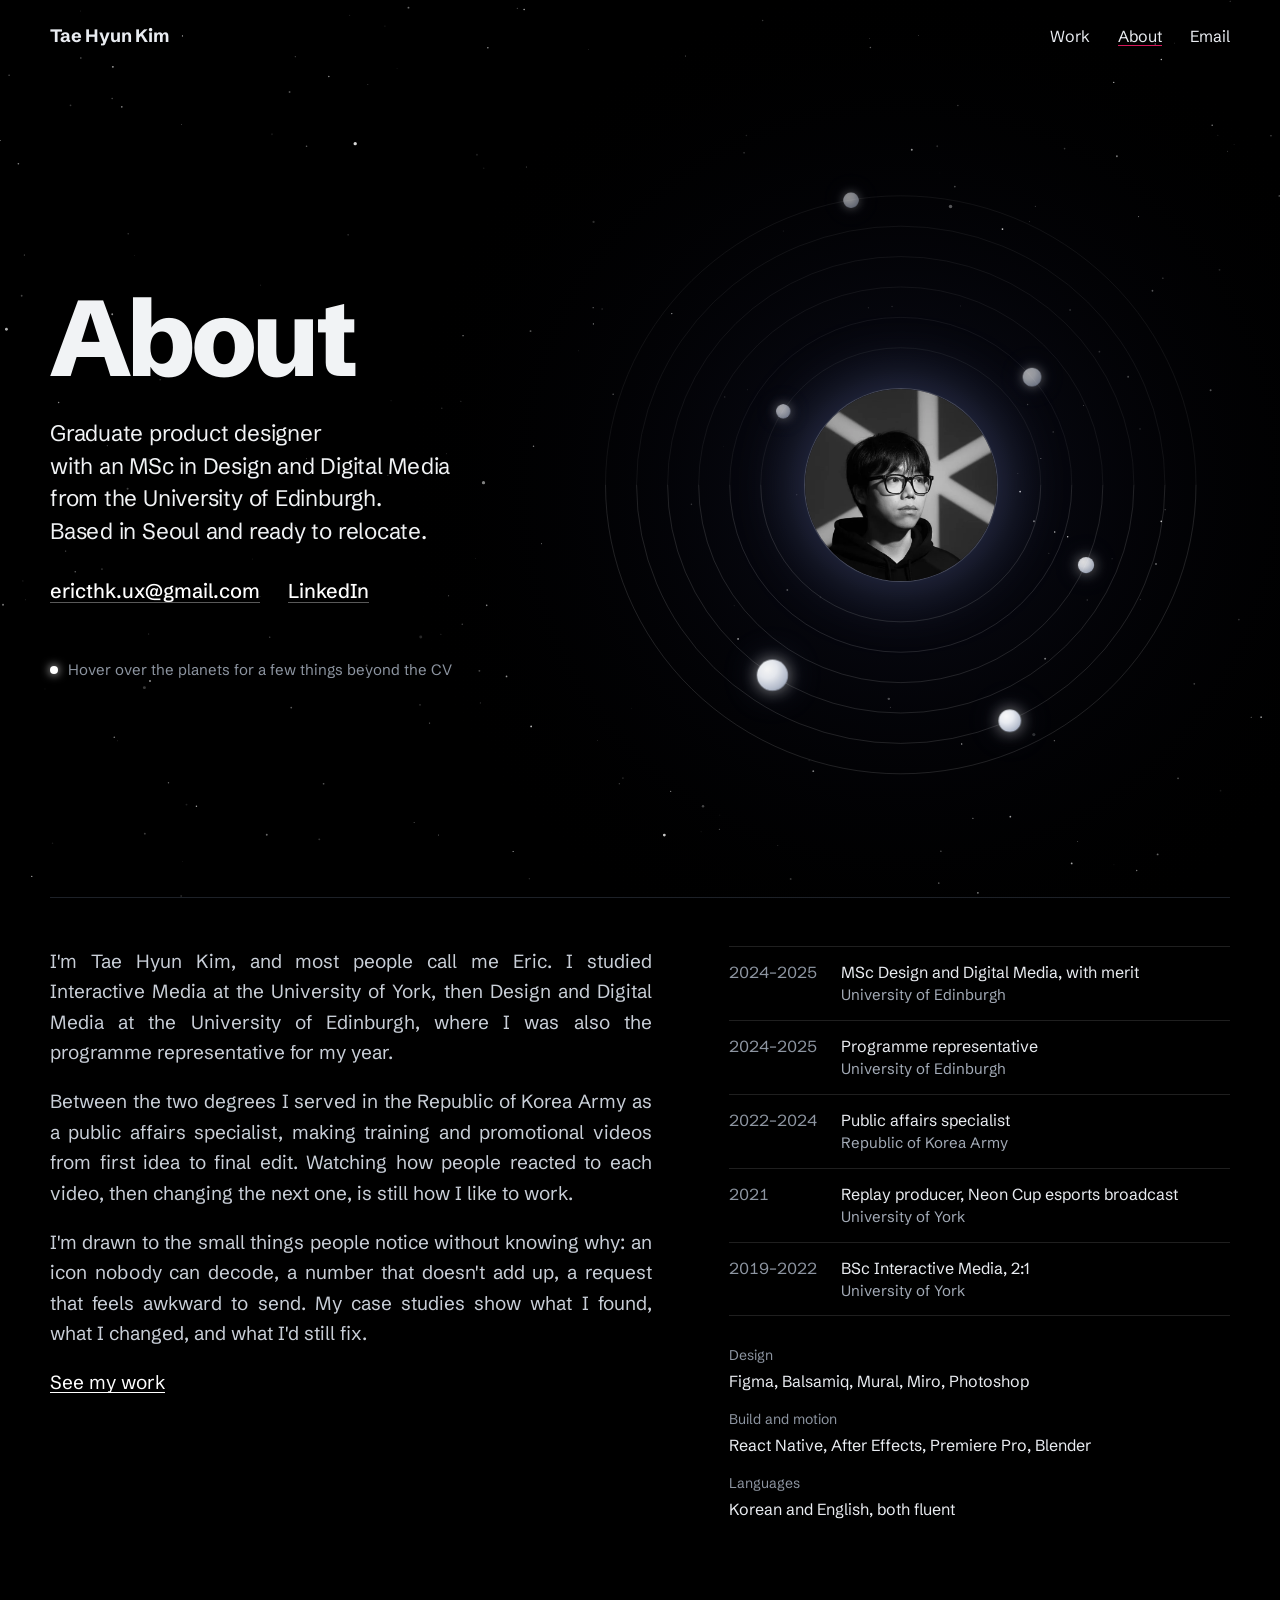
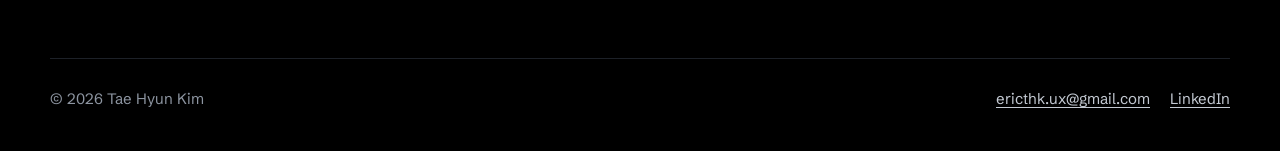
==== commit 4e9bb235: "About: space theme with circular portrait at the centre of an orbit of personal facts; shared space " ====
--- a/about/index.html
+++ b/about/index.html
@@ -12,9 +12,10 @@
 <link rel="preconnect" href="https://fonts.googleapis.com">
 <link rel="preconnect" href="https://fonts.gstatic.com" crossorigin>
 <link href="https://fonts.googleapis.com/css2?family=Schibsted+Grotesk:wght@400;500;700;800&display=swap" rel="stylesheet">
-<link rel="stylesheet" href="../assets/css/site.css?v=202610051557">
+<script>document.documentElement.classList.add("js")</script>
+<link rel="stylesheet" href="../assets/css/site.css?v=202610051603">
 </head>
-<body>
+<body class="home-dark space-page about-page">
 <a class="skip" href="#content">Skip to content</a>
 <header class="wrap site-head">
   <a class="name" href="../">Tae Hyun Kim</a>
@@ -26,17 +27,46 @@
 </header>
 
 <main id="content">
-  <div class="wrap about-head">
-    <h1>About</h1>
-    <img class="portrait" src="../assets/img/eric.webp" alt="Portrait of Tae Hyun Kim in glasses and a black hoodie, in black and white" width="720" height="900">
-    <div class="about-intro">
+  <section class="wrap about-hero">
+    <div class="about-copy">
+      <h1>About</h1>
       <p class="lede"><span>Graduate product designer</span> <span>with an MSc in Design and Digital Media</span> <span>from the University of Edinburgh.</span> <span>Based in Seoul and ready to relocate.</span></p>
       <ul class="contact-links">
         <li><a href="mailto:ericthk.ux@gmail.com">ericthk.ux@gmail.com</a></li>
         <li><a href="https://www.linkedin.com/in/erickimux/" rel="me">LinkedIn</a></li>
       </ul>
+      <p class="orbit-hint" aria-hidden="true">Hover over the planets for a few things beyond the CV</p>
     </div>
-  </div>
+    <div class="orbit-system about-system" data-orbit="portrait">
+      <img class="portrait-orb" data-orbit-centre src="../assets/img/eric-orb.webp" alt="Portrait of Tae Hyun Kim in glasses and a black hoodie, in black and white" width="640" height="640">
+      <ol class="notes" aria-label="Beyond the CV">
+        <li class="note">
+          <button class="note-pin" type="button" aria-expanded="false" aria-controls="fact-1"><span class="planet-body" aria-hidden="true"></span><span class="sr-only">Fact 1</span></button>
+          <div class="note-card" id="fact-1"><p>Six years of study and life in the UK, from York to Edinburgh.</p></div>
+        </li>
+        <li class="note">
+          <button class="note-pin" type="button" aria-expanded="false" aria-controls="fact-2"><span class="planet-body" aria-hidden="true"></span><span class="sr-only">Fact 2</span></button>
+          <div class="note-card" id="fact-2"><p>Korean (native) and English (TOEIC 990, TOEIC Speaking AH), with basic Chinese.</p></div>
+        </li>
+        <li class="note">
+          <button class="note-pin" type="button" aria-expanded="false" aria-controls="fact-3"><span class="planet-body" aria-hidden="true"></span><span class="sr-only">Fact 3</span></button>
+          <div class="note-card" id="fact-3"><p>GTQ Level 1, Korea's national graphics qualification in Photoshop.</p></div>
+        </li>
+        <li class="note">
+          <button class="note-pin" type="button" aria-expanded="false" aria-controls="fact-4"><span class="planet-body" aria-hidden="true"></span><span class="sr-only">Fact 4</span></button>
+          <div class="note-card" id="fact-4"><p>Excellence award in a 2023 poster competition campaigning against drink-driving.</p></div>
+        </li>
+        <li class="note">
+          <button class="note-pin" type="button" aria-expanded="false" aria-controls="fact-5"><span class="planet-body" aria-hidden="true"></span><span class="sr-only">Fact 5</span></button>
+          <div class="note-card" id="fact-5"><p>Co-captained the University of York badminton team, growing it from 20 to 50 members.</p></div>
+        </li>
+        <li class="note">
+          <button class="note-pin" type="button" aria-expanded="false" aria-controls="fact-6"><span class="planet-body" aria-hidden="true"></span><span class="sr-only">Fact 6</span></button>
+          <div class="note-card" id="fact-6"><p>Reached Challenger tier in Wild Rift after more than 6,000 games.</p></div>
+        </li>
+      </ol>
+    </div>
+  </section>
 
   <section class="wrap about" aria-label="Background">
     <div class="bio">
@@ -66,6 +96,6 @@
   <span>© 2026 Tae Hyun Kim</span>
   <span class="foot-links"><a href="mailto:ericthk.ux@gmail.com">ericthk.ux@gmail.com</a><a href="https://www.linkedin.com/in/erickimux/" rel="me">LinkedIn</a></span>
 </footer>
-<script src="../assets/js/site.js?v=202610051557" defer></script>
+<script src="../assets/js/site.js?v=202610051603" defer></script>
 </body>
 </html>
--- a/assets/css/site.css
+++ b/assets/css/site.css
@@ -704,7 +704,7 @@
 /* ---------- home: name and orbiting notes ---------- */
 .sr-only { position: absolute; width: 1px; height: 1px; padding: 0; margin: -1px; overflow: hidden; clip: rect(0 0 0 0); white-space: nowrap; border: 0; }
 body.home-dark { background: #000; color: #e9ecf1; }
-.home-dark .site-head nav a { color: #e9ecf1; }
+.home-dark .site-head nav a, .home-dark .site-head .name { color: #e9ecf1; }
 .home-dark .site-head nav a:hover { color: #fff; }
 .site-head--home { justify-content: flex-end; }
 .home-dark .site-foot { border-top-color: #1d2128; color: #8d95a1; margin-top: 0; }
@@ -745,9 +745,9 @@
 .js .note-card a { color: var(--ink); text-decoration-color: var(--pin); }
 
 .intro-foot { position: absolute; left: 0; right: 0; bottom: 28px; z-index: 4; display: flex; align-items: flex-end; justify-content: space-between; gap: 16px; }
-.intro-hint { margin: 0; font-size: 15px; color: #8d95a1; display: none; }
-.js .intro-hint { display: flex; align-items: center; gap: 10px; }
-.intro-hint::before { content: ""; width: 8px; height: 8px; border-radius: 50%; background: #fff; box-shadow: 0 0 10px #fff; }
+.orbit-hint { margin: 0; font-size: 15px; color: #8d95a1; display: none; }
+.js .orbit-hint { display: flex; align-items: center; gap: 10px; }
+.orbit-hint::before { content: ""; width: 8px; height: 8px; border-radius: 50%; background: #fff; box-shadow: 0 0 10px #fff; }
 .home-dark .cta-row { margin: 0; }
 .btn--light { background: #f1f3f5; color: var(--ink); border-color: #f1f3f5; }
 .btn--light:hover { background: var(--pin); border-color: var(--pin); color: #fff; }
@@ -765,6 +765,31 @@
   .planet-body { transition: none; }
 }
 
+/* ---------- about: space version ---------- */
+.about-hero { display: grid; grid-template-columns: minmax(0, 5fr) minmax(0, 7fr); gap: clamp(24px, 4vw, 64px); align-items: center; min-height: calc(100svh - 76px); padding-block: clamp(24px, 4vw, 48px); position: relative; z-index: 2; }
+.about-copy h1 { font-size: clamp(56px, 8.4vw, 120px); font-weight: 800; letter-spacing: -0.045em; line-height: 0.95; color: #f1f3f5; }
+.about-copy .lede { margin: 28px 0 0; max-width: none; font-size: clamp(19px, 1.75vw, 24px); line-height: 1.45; color: #f1f3f5; letter-spacing: -0.01em; }
+.space-page .contact-links a { color: #fff; text-decoration-color: rgba(255, 255, 255, 0.35); }
+.space-page .contact-links a:hover { text-decoration-color: var(--pin); }
+.about-copy .orbit-hint { margin-top: clamp(32px, 4vw, 56px); }
+.about-system { position: relative; }
+.portrait-orb { display: block; width: clamp(150px, 15vw, 220px); height: auto; aspect-ratio: 1; margin: 0 auto 24px; border-radius: 50%; object-fit: cover; box-shadow: 0 0 0 1px rgba(255, 255, 255, 0.18), 0 0 70px rgba(150, 170, 255, 0.35); }
+.js .about-system { height: clamp(480px, 70vh, 680px); overflow: hidden; overflow: clip; }
+.js .portrait-orb { position: absolute; left: 50%; top: 50%; margin: 0; transform: translate(-50%, -50%); z-index: 2; }
+.space-page .about { position: relative; z-index: 2; padding-top: clamp(24px, 4vw, 48px); border-top: 1px solid #1d2128; }
+.space-page .about .bio p { color: #c9cfd8; }
+.space-page .about .bio a { color: #fff; }
+.space-page .timeline li { border-color: rgba(255, 255, 255, 0.12); color: #e9ecf1; }
+.space-page .timeline time { color: #8d95a1; }
+.space-page .timeline span { color: #a3abb7; }
+.space-page .kit dt { color: #8d95a1; }
+.space-page .kit dd { color: #e9ecf1; }
+.about-page .site-foot { margin-top: clamp(64px, 10vw, 120px); }
+@media (max-width: 900px) {
+  .about-hero { grid-template-columns: minmax(0, 1fr); min-height: 0; }
+  .js .about-system { height: clamp(420px, 110vw, 520px); }
+}
+
 /* Too narrow to keep each phrase on one line: let the text wrap evenly */
 @container (max-width: 640px) {
   .lede { text-wrap: balance; }
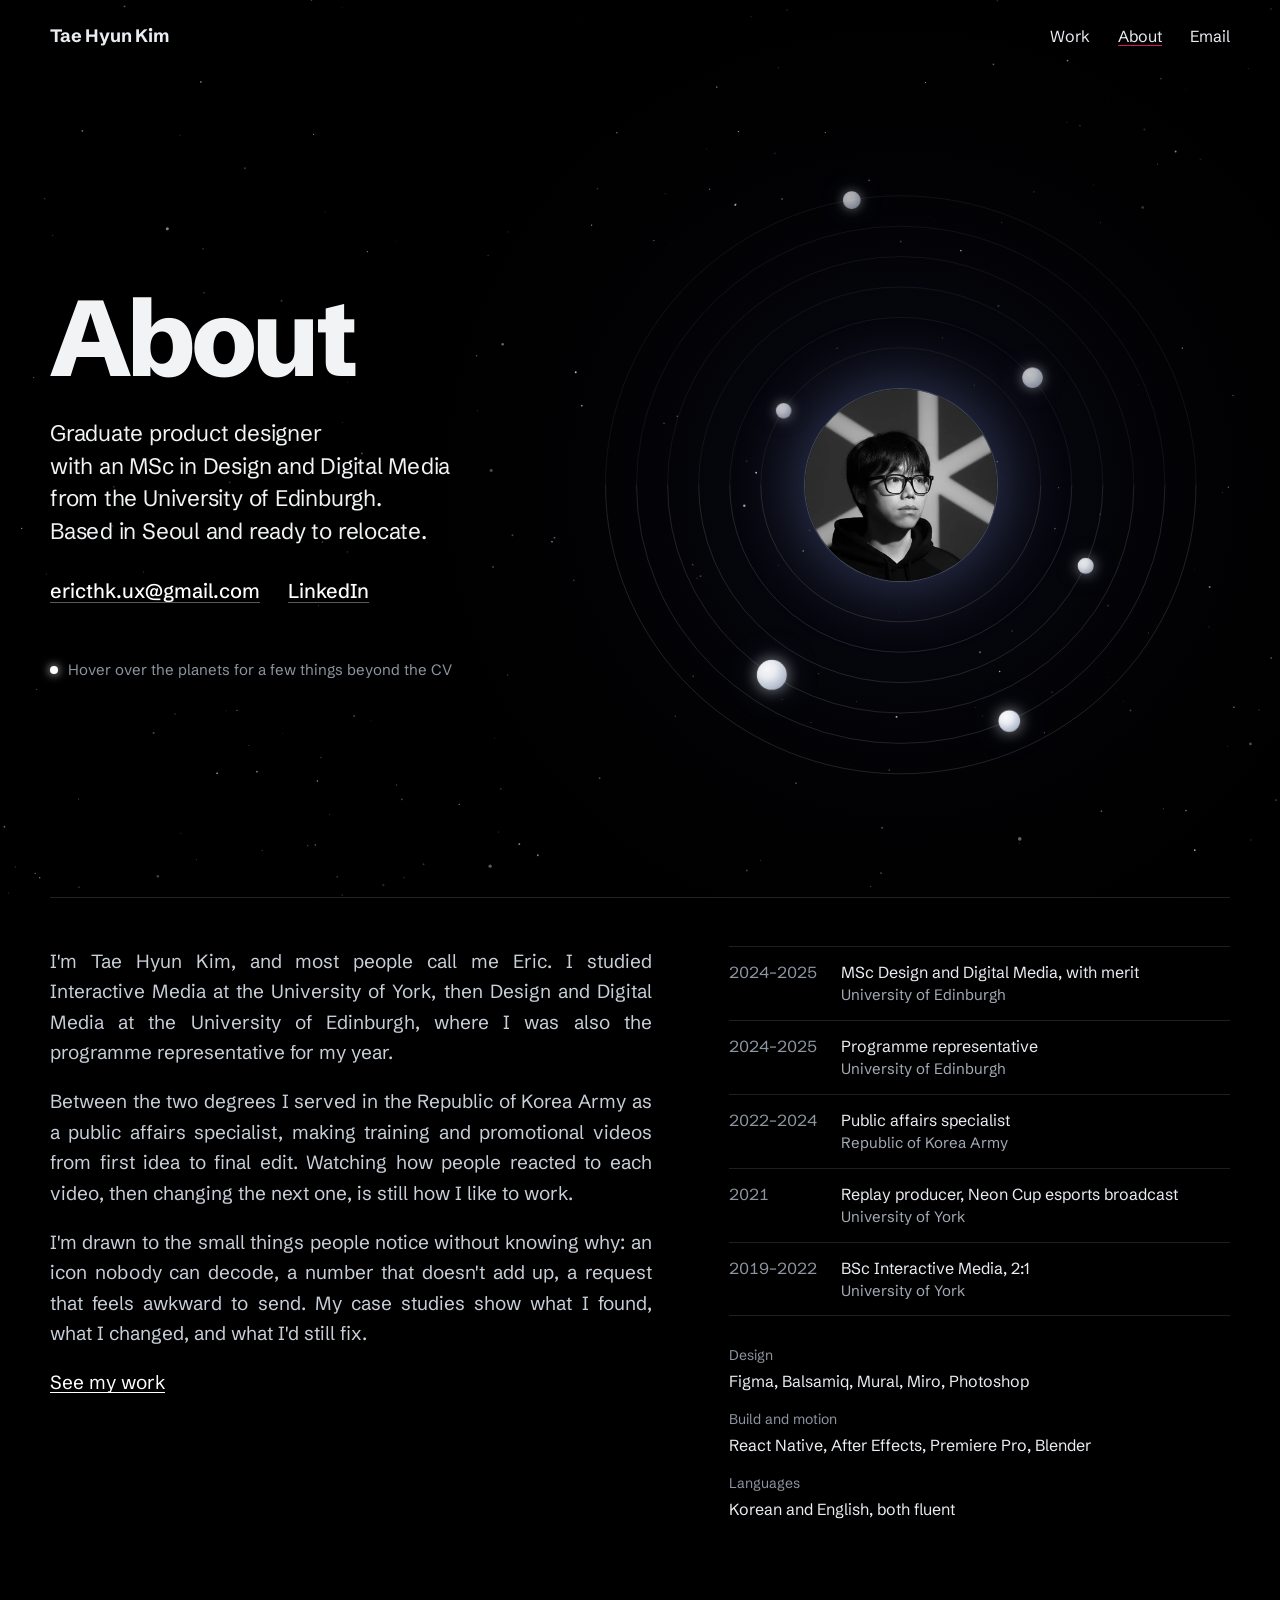
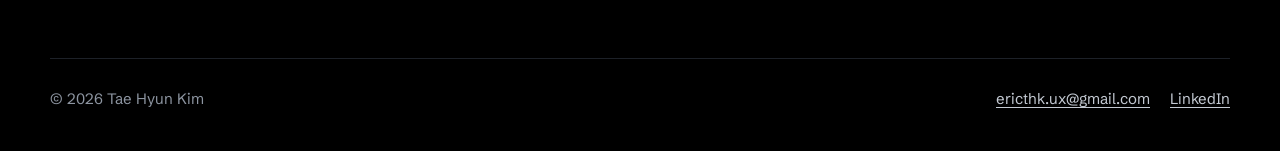
==== commit b0dde880: "Home: planets circle the name without crossing it, no orbit rings; remove letter clipping boxes Co-A" ====
--- a/about/index.html
+++ b/about/index.html
@@ -13,7 +13,7 @@
 <link rel="preconnect" href="https://fonts.gstatic.com" crossorigin>
 <link href="https://fonts.googleapis.com/css2?family=Schibsted+Grotesk:wght@400;500;700;800&display=swap" rel="stylesheet">
 <script>document.documentElement.classList.add("js")</script>
-<link rel="stylesheet" href="../assets/css/site.css?v=202610051603">
+<link rel="stylesheet" href="../assets/css/site.css?v=202610051616">
 </head>
 <body class="home-dark space-page about-page">
 <a class="skip" href="#content">Skip to content</a>
@@ -96,6 +96,6 @@
   <span>© 2026 Tae Hyun Kim</span>
   <span class="foot-links"><a href="mailto:ericthk.ux@gmail.com">ericthk.ux@gmail.com</a><a href="https://www.linkedin.com/in/erickimux/" rel="me">LinkedIn</a></span>
 </footer>
-<script src="../assets/js/site.js?v=202610051603" defer></script>
+<script src="../assets/js/site.js?v=202610051616" defer></script>
 </body>
 </html>
--- a/assets/css/site.css
+++ b/assets/css/site.css
@@ -714,10 +714,11 @@
 .home-dark .site-head, .home-dark main, .home-dark .site-foot { position: relative; z-index: 1; }
 
 .intro { position: relative; overflow: hidden; overflow: clip; min-height: calc(100svh - 76px); display: flex; flex-direction: column; justify-content: center; padding-block: 96px 120px; }
-.intro-name { position: relative; z-index: 2; margin: 0; font-size: clamp(56px, 14.2vw, 220px); font-weight: 800; letter-spacing: -0.045em; line-height: 0.9; color: #f1f3f5; text-align: center; white-space: nowrap; user-select: none; pointer-events: none; text-shadow: 0 0 60px rgba(150, 170, 255, 0.18); }
+.intro-name { position: relative; z-index: 2; margin: 0; font-size: clamp(56px, 14.2vw, 220px); font-weight: 800; letter-spacing: -0.045em; line-height: 0.9; color: #f1f3f5; text-align: center; white-space: nowrap; user-select: none; pointer-events: none; }
 .intro-name .nm-line { display: block; }
 .intro-name .nm-mask { display: inline-block; overflow: hidden; padding: 0.04em 0.01em 0.1em; margin: -0.04em -0.01em -0.1em; vertical-align: top; }
-.intro-name .nm-ch { display: inline-block; will-change: transform; }
+.intro-name .nm-ch { display: inline-block; }
+.intro-name.is-revealed .nm-mask { overflow: visible; }
 .intro-name .nm-sp { display: inline-block; width: 0.22em; }
 
 /* no-JS: notes read as a simple list under the name */
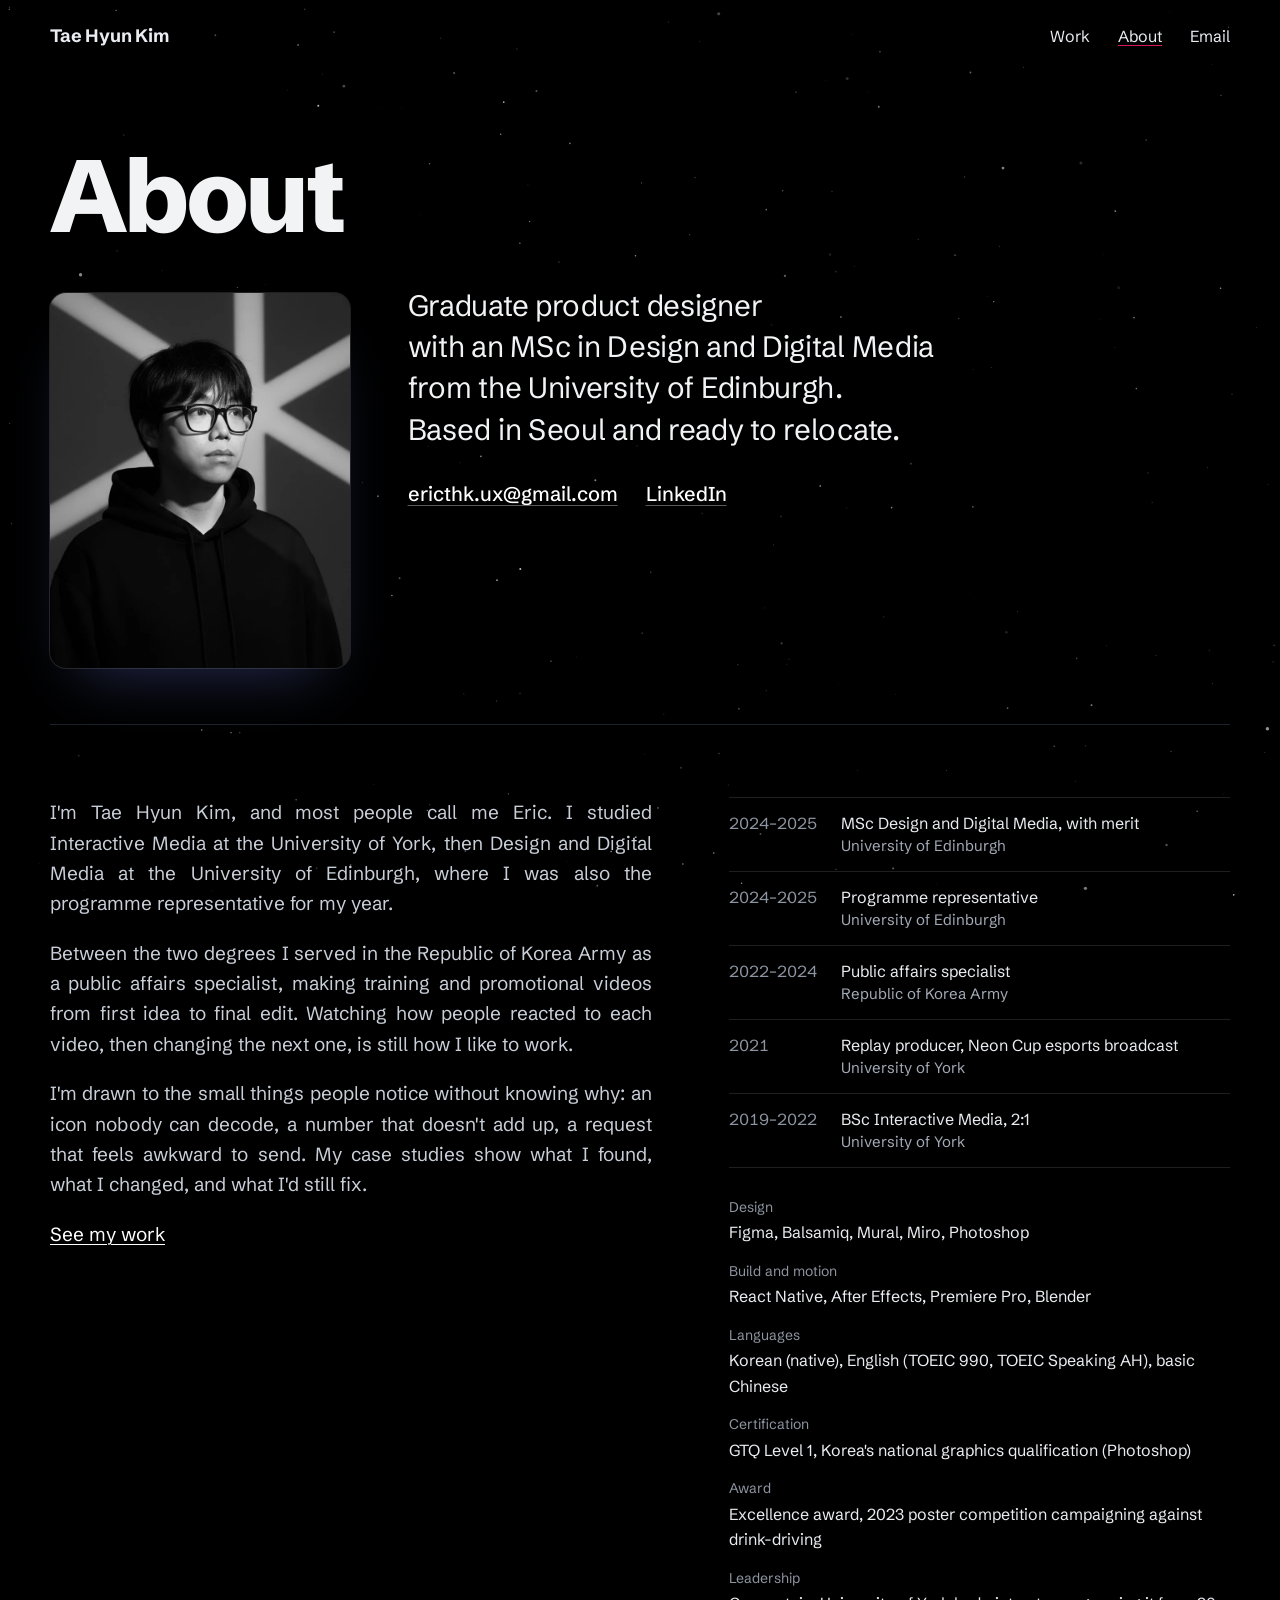
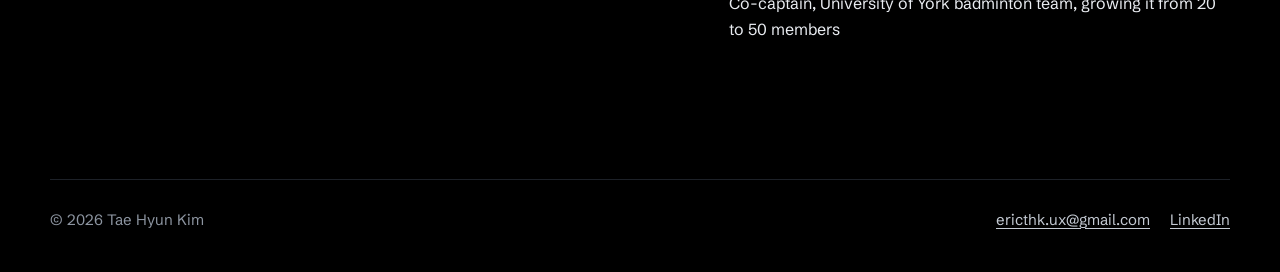
==== commit 5776149a: "About: starfield background only, portrait back beside the intro, facts moved into details; drop gam" ====
--- a/about/index.html
+++ b/about/index.html
@@ -13,7 +13,7 @@
 <link rel="preconnect" href="https://fonts.gstatic.com" crossorigin>
 <link href="https://fonts.googleapis.com/css2?family=Schibsted+Grotesk:wght@400;500;700;800&display=swap" rel="stylesheet">
 <script>document.documentElement.classList.add("js")</script>
-<link rel="stylesheet" href="../assets/css/site.css?v=202610051616">
+<link rel="stylesheet" href="../assets/css/site.css?v=202610051621">
 </head>
 <body class="home-dark space-page about-page">
 <a class="skip" href="#content">Skip to content</a>
@@ -27,46 +27,17 @@
 </header>
 
 <main id="content">
-  <section class="wrap about-hero">
-    <div class="about-copy">
-      <h1>About</h1>
+  <div class="wrap about-head">
+    <h1>About</h1>
+    <img class="portrait" src="../assets/img/eric.webp" alt="Portrait of Tae Hyun Kim in glasses and a black hoodie, in black and white" width="720" height="900">
+    <div class="about-intro">
       <p class="lede"><span>Graduate product designer</span> <span>with an MSc in Design and Digital Media</span> <span>from the University of Edinburgh.</span> <span>Based in Seoul and ready to relocate.</span></p>
       <ul class="contact-links">
         <li><a href="mailto:ericthk.ux@gmail.com">ericthk.ux@gmail.com</a></li>
         <li><a href="https://www.linkedin.com/in/erickimux/" rel="me">LinkedIn</a></li>
       </ul>
-      <p class="orbit-hint" aria-hidden="true">Hover over the planets for a few things beyond the CV</p>
     </div>
-    <div class="orbit-system about-system" data-orbit="portrait">
-      <img class="portrait-orb" data-orbit-centre src="../assets/img/eric-orb.webp" alt="Portrait of Tae Hyun Kim in glasses and a black hoodie, in black and white" width="640" height="640">
-      <ol class="notes" aria-label="Beyond the CV">
-        <li class="note">
-          <button class="note-pin" type="button" aria-expanded="false" aria-controls="fact-1"><span class="planet-body" aria-hidden="true"></span><span class="sr-only">Fact 1</span></button>
-          <div class="note-card" id="fact-1"><p>Six years of study and life in the UK, from York to Edinburgh.</p></div>
-        </li>
-        <li class="note">
-          <button class="note-pin" type="button" aria-expanded="false" aria-controls="fact-2"><span class="planet-body" aria-hidden="true"></span><span class="sr-only">Fact 2</span></button>
-          <div class="note-card" id="fact-2"><p>Korean (native) and English (TOEIC 990, TOEIC Speaking AH), with basic Chinese.</p></div>
-        </li>
-        <li class="note">
-          <button class="note-pin" type="button" aria-expanded="false" aria-controls="fact-3"><span class="planet-body" aria-hidden="true"></span><span class="sr-only">Fact 3</span></button>
-          <div class="note-card" id="fact-3"><p>GTQ Level 1, Korea's national graphics qualification in Photoshop.</p></div>
-        </li>
-        <li class="note">
-          <button class="note-pin" type="button" aria-expanded="false" aria-controls="fact-4"><span class="planet-body" aria-hidden="true"></span><span class="sr-only">Fact 4</span></button>
-          <div class="note-card" id="fact-4"><p>Excellence award in a 2023 poster competition campaigning against drink-driving.</p></div>
-        </li>
-        <li class="note">
-          <button class="note-pin" type="button" aria-expanded="false" aria-controls="fact-5"><span class="planet-body" aria-hidden="true"></span><span class="sr-only">Fact 5</span></button>
-          <div class="note-card" id="fact-5"><p>Co-captained the University of York badminton team, growing it from 20 to 50 members.</p></div>
-        </li>
-        <li class="note">
-          <button class="note-pin" type="button" aria-expanded="false" aria-controls="fact-6"><span class="planet-body" aria-hidden="true"></span><span class="sr-only">Fact 6</span></button>
-          <div class="note-card" id="fact-6"><p>Reached Challenger tier in Wild Rift after more than 6,000 games.</p></div>
-        </li>
-      </ol>
-    </div>
-  </section>
+  </div>
 
   <section class="wrap about" aria-label="Background">
     <div class="bio">
@@ -86,7 +57,10 @@
       <dl class="kit">
         <dt>Design</dt><dd>Figma, Balsamiq, Mural, Miro, Photoshop</dd>
         <dt>Build and motion</dt><dd>React Native, After Effects, Premiere Pro, Blender</dd>
-        <dt>Languages</dt><dd>Korean and English, both fluent</dd>
+        <dt>Languages</dt><dd>Korean (native), English (TOEIC 990, TOEIC Speaking AH), basic Chinese</dd>
+        <dt>Certification</dt><dd>GTQ Level 1, Korea's national graphics qualification (Photoshop)</dd>
+        <dt>Award</dt><dd>Excellence award, 2023 poster competition campaigning against drink-driving</dd>
+        <dt>Leadership</dt><dd>Co-captain, University of York badminton team, growing it from 20 to 50 members</dd>
       </dl>
     </div>
   </section>
@@ -96,6 +70,6 @@
   <span>© 2026 Tae Hyun Kim</span>
   <span class="foot-links"><a href="mailto:ericthk.ux@gmail.com">ericthk.ux@gmail.com</a><a href="https://www.linkedin.com/in/erickimux/" rel="me">LinkedIn</a></span>
 </footer>
-<script src="../assets/js/site.js?v=202610051616" defer></script>
+<script src="../assets/js/site.js?v=202610051621" defer></script>
 </body>
 </html>
--- a/assets/css/site.css
+++ b/assets/css/site.css
@@ -766,18 +766,14 @@
   .planet-body { transition: none; }
 }
 
-/* ---------- about: space version ---------- */
-.about-hero { display: grid; grid-template-columns: minmax(0, 5fr) minmax(0, 7fr); gap: clamp(24px, 4vw, 64px); align-items: center; min-height: calc(100svh - 76px); padding-block: clamp(24px, 4vw, 48px); position: relative; z-index: 2; }
-.about-copy h1 { font-size: clamp(56px, 8.4vw, 120px); font-weight: 800; letter-spacing: -0.045em; line-height: 0.95; color: #f1f3f5; }
-.about-copy .lede { margin: 28px 0 0; max-width: none; font-size: clamp(19px, 1.75vw, 24px); line-height: 1.45; color: #f1f3f5; letter-spacing: -0.01em; }
+/* ---------- about: starfield version ---------- */
+.space-page .about-head { position: relative; z-index: 2; border-bottom-color: #1d2128; }
+.space-page .about-head h1 { color: #f1f3f5; }
+.space-page .about-intro .lede { color: #f1f3f5; }
+.space-page .portrait { background: #15181d; box-shadow: 0 0 0 1px rgba(255, 255, 255, 0.12), 0 30px 60px -30px rgba(120, 140, 255, 0.35); }
 .space-page .contact-links a { color: #fff; text-decoration-color: rgba(255, 255, 255, 0.35); }
 .space-page .contact-links a:hover { text-decoration-color: var(--pin); }
-.about-copy .orbit-hint { margin-top: clamp(32px, 4vw, 56px); }
-.about-system { position: relative; }
-.portrait-orb { display: block; width: clamp(150px, 15vw, 220px); height: auto; aspect-ratio: 1; margin: 0 auto 24px; border-radius: 50%; object-fit: cover; box-shadow: 0 0 0 1px rgba(255, 255, 255, 0.18), 0 0 70px rgba(150, 170, 255, 0.35); }
-.js .about-system { height: clamp(480px, 70vh, 680px); overflow: hidden; overflow: clip; }
-.js .portrait-orb { position: absolute; left: 50%; top: 50%; margin: 0; transform: translate(-50%, -50%); z-index: 2; }
-.space-page .about { position: relative; z-index: 2; padding-top: clamp(24px, 4vw, 48px); border-top: 1px solid #1d2128; }
+.space-page .about { position: relative; z-index: 2; }
 .space-page .about .bio p { color: #c9cfd8; }
 .space-page .about .bio a { color: #fff; }
 .space-page .timeline li { border-color: rgba(255, 255, 255, 0.12); color: #e9ecf1; }
@@ -786,10 +782,6 @@
 .space-page .kit dt { color: #8d95a1; }
 .space-page .kit dd { color: #e9ecf1; }
 .about-page .site-foot { margin-top: clamp(64px, 10vw, 120px); }
-@media (max-width: 900px) {
-  .about-hero { grid-template-columns: minmax(0, 1fr); min-height: 0; }
-  .js .about-system { height: clamp(420px, 110vw, 520px); }
-}
 
 /* Too narrow to keep each phrase on one line: let the text wrap evenly */
 @container (max-width: 640px) {
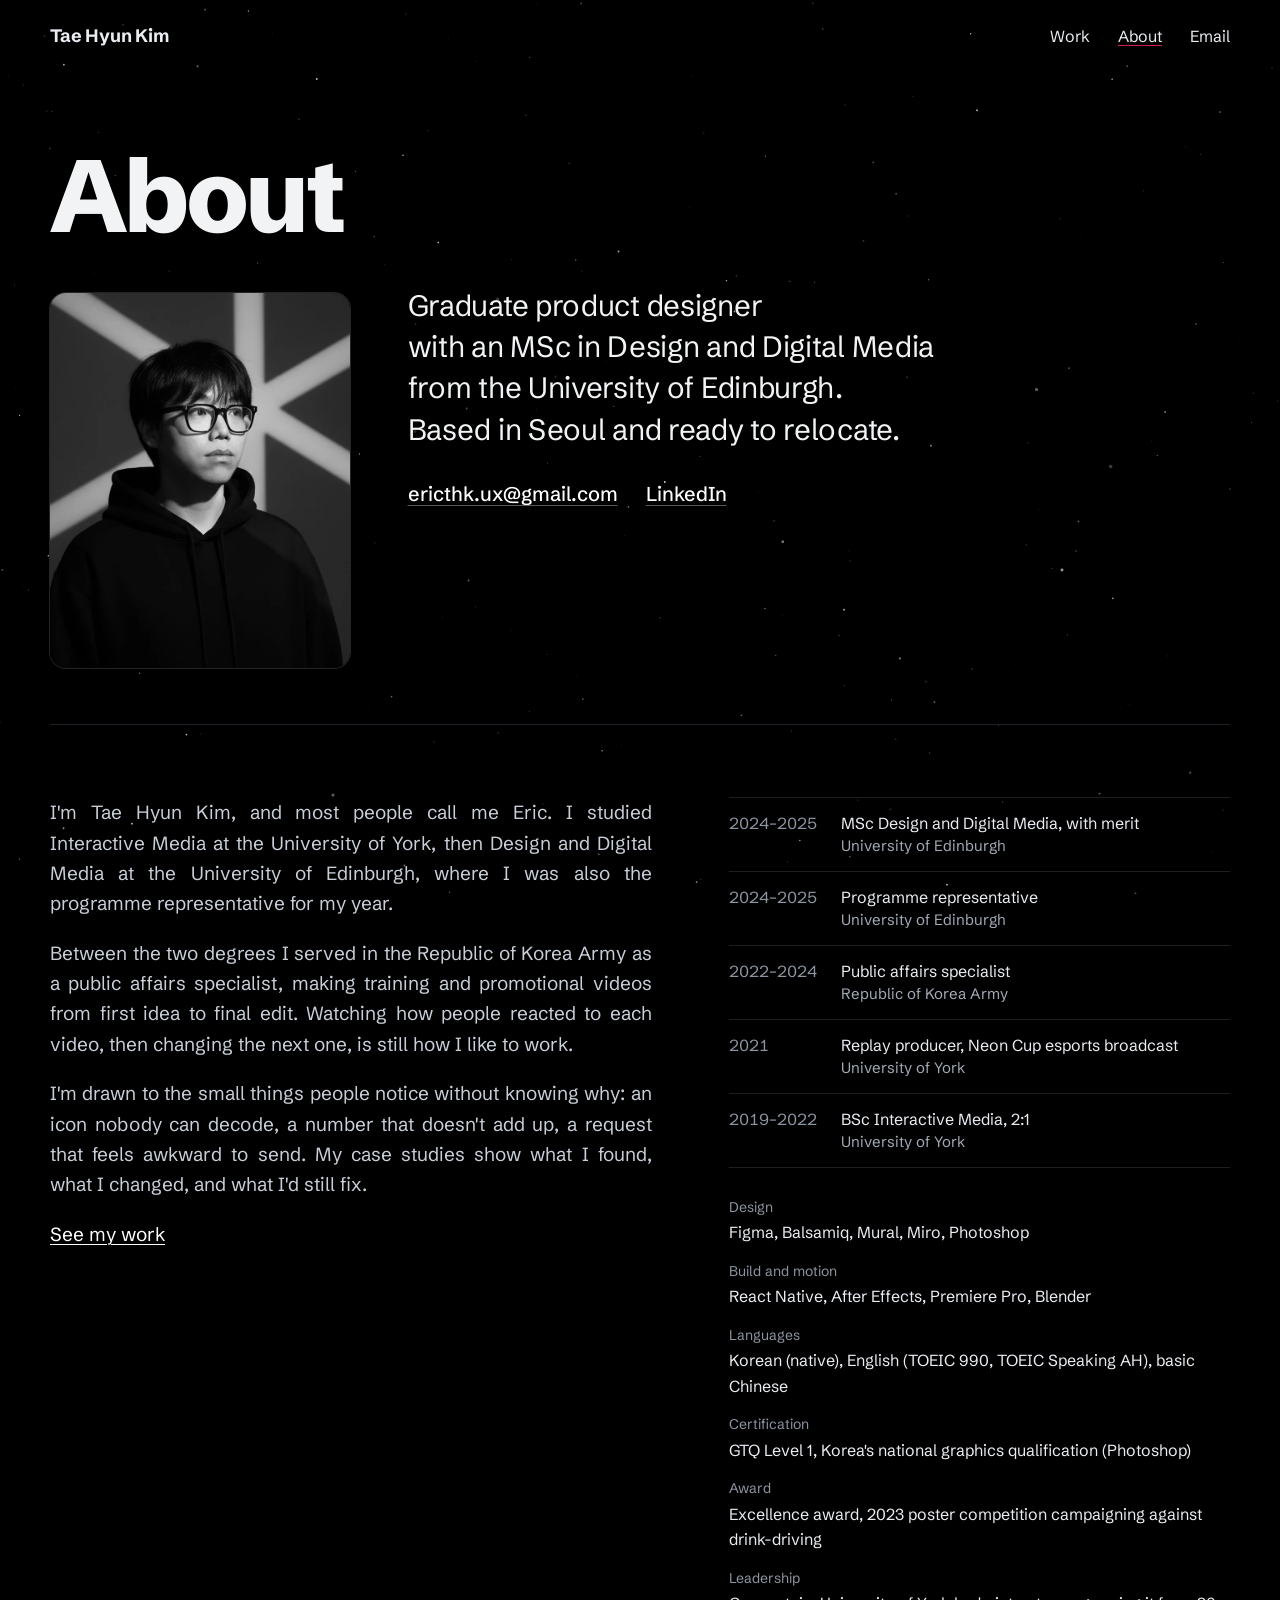
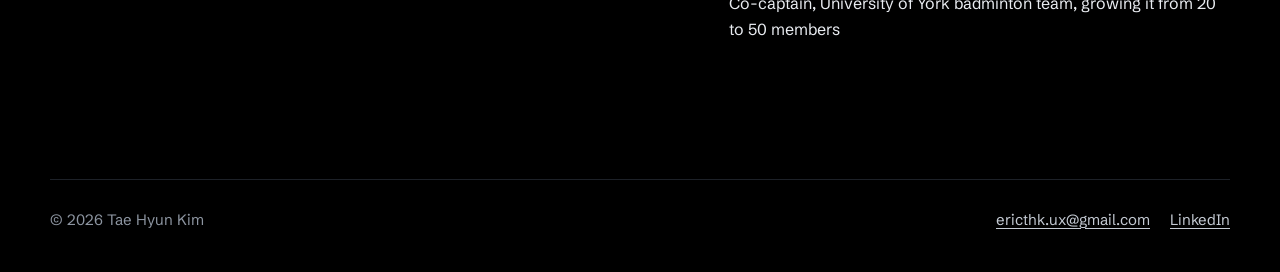
==== commit 9bc14827: "About: remove glow behind headshot Co-Authored-By: Claude Opus 5.5 <noreply@anthropic.com> Claude-Se" ====
--- a/about/index.html
+++ b/about/index.html
@@ -13,7 +13,7 @@
 <link rel="preconnect" href="https://fonts.gstatic.com" crossorigin>
 <link href="https://fonts.googleapis.com/css2?family=Schibsted+Grotesk:wght@400;500;700;800&display=swap" rel="stylesheet">
 <script>document.documentElement.classList.add("js")</script>
-<link rel="stylesheet" href="../assets/css/site.css?v=202610051621">
+<link rel="stylesheet" href="../assets/css/site.css?v=202610051625">
 </head>
 <body class="home-dark space-page about-page">
 <a class="skip" href="#content">Skip to content</a>
@@ -70,6 +70,6 @@
   <span>© 2026 Tae Hyun Kim</span>
   <span class="foot-links"><a href="mailto:ericthk.ux@gmail.com">ericthk.ux@gmail.com</a><a href="https://www.linkedin.com/in/erickimux/" rel="me">LinkedIn</a></span>
 </footer>
-<script src="../assets/js/site.js?v=202610051621" defer></script>
+<script src="../assets/js/site.js?v=202610051625" defer></script>
 </body>
 </html>
--- a/assets/css/site.css
+++ b/assets/css/site.css
@@ -770,7 +770,7 @@
 .space-page .about-head { position: relative; z-index: 2; border-bottom-color: #1d2128; }
 .space-page .about-head h1 { color: #f1f3f5; }
 .space-page .about-intro .lede { color: #f1f3f5; }
-.space-page .portrait { background: #15181d; box-shadow: 0 0 0 1px rgba(255, 255, 255, 0.12), 0 30px 60px -30px rgba(120, 140, 255, 0.35); }
+.space-page .portrait { background: transparent; box-shadow: 0 0 0 1px rgba(255, 255, 255, 0.14); }
 .space-page .contact-links a { color: #fff; text-decoration-color: rgba(255, 255, 255, 0.35); }
 .space-page .contact-links a:hover { text-decoration-color: var(--pin); }
 .space-page .about { position: relative; z-index: 2; }
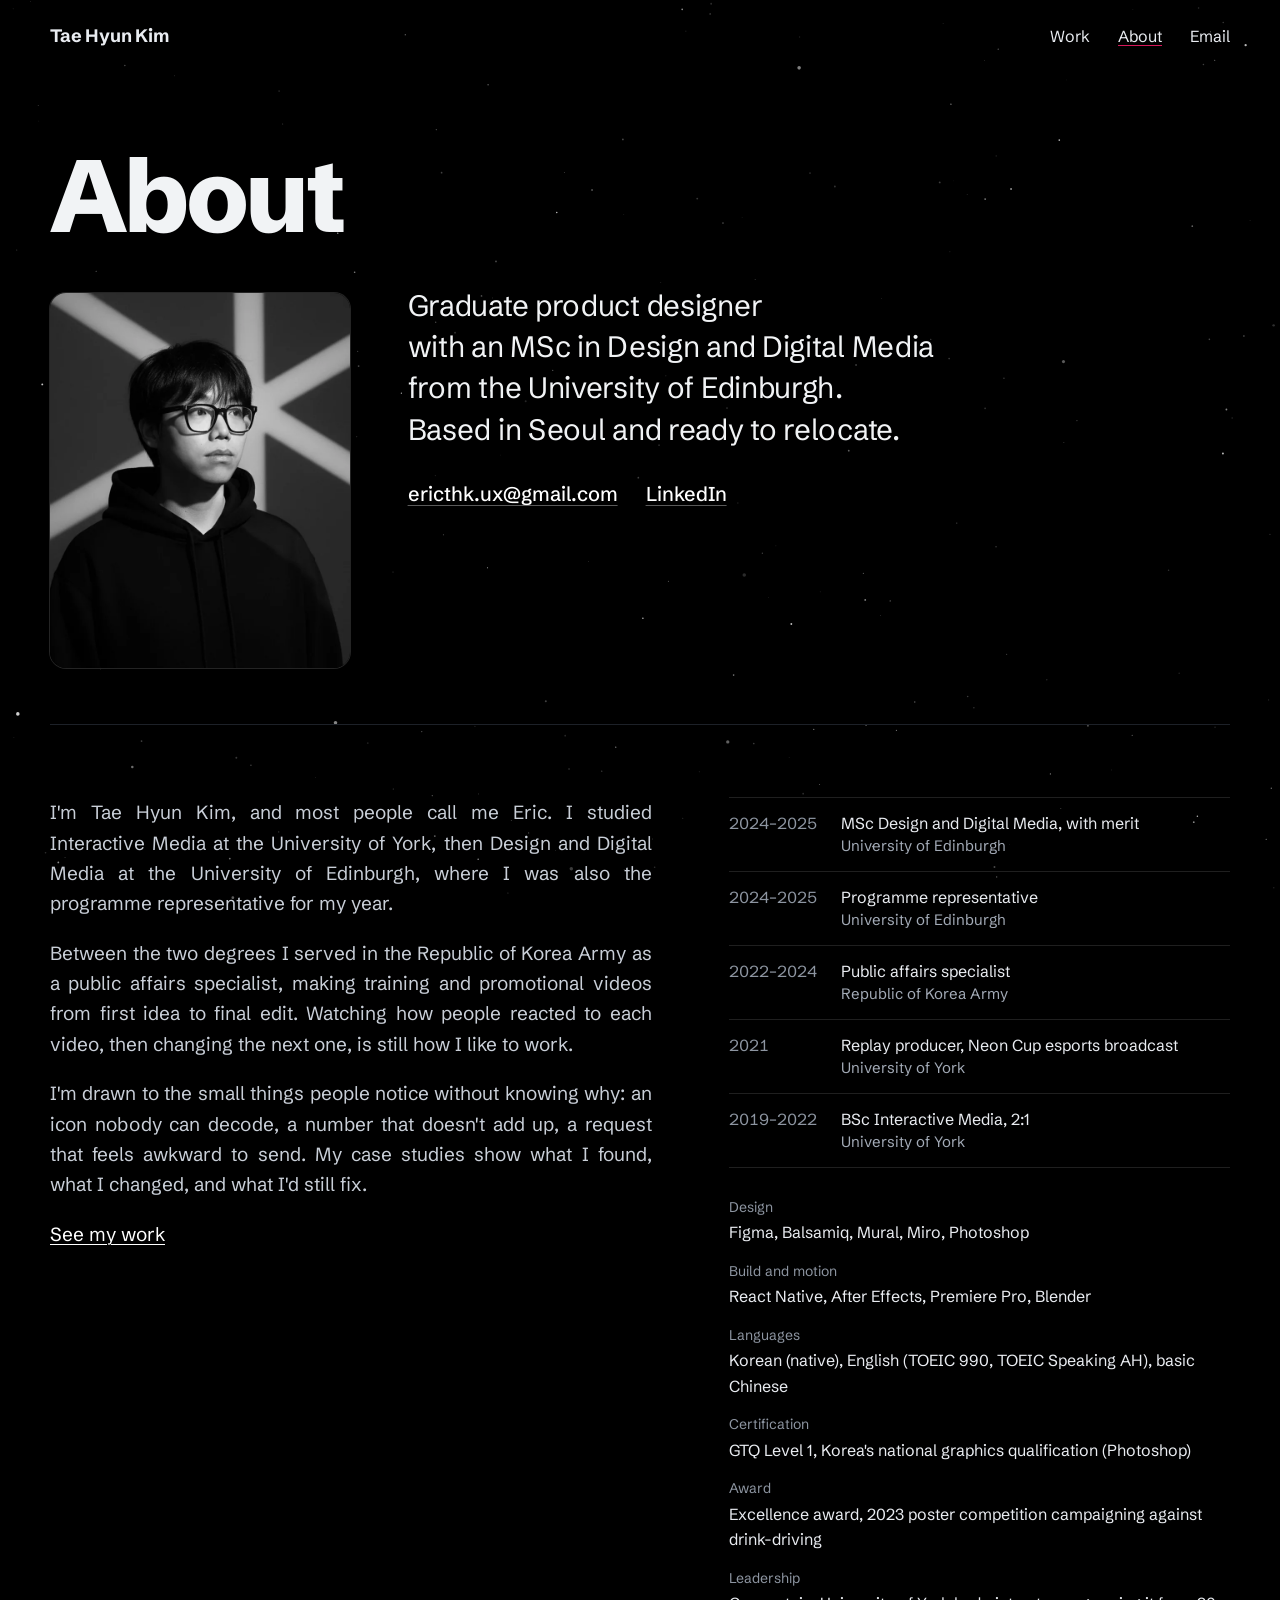
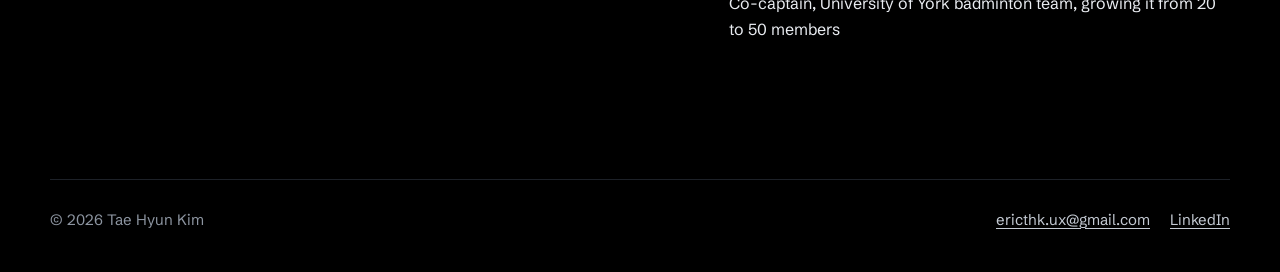
==== commit 97d55da7: "Work: starfield dark theme to match home and About Co-Authored-By: Claude Opus 5.5 <noreply@anthropi" ====
--- a/about/index.html
+++ b/about/index.html
@@ -13,7 +13,7 @@
 <link rel="preconnect" href="https://fonts.gstatic.com" crossorigin>
 <link href="https://fonts.googleapis.com/css2?family=Schibsted+Grotesk:wght@400;500;700;800&display=swap" rel="stylesheet">
 <script>document.documentElement.classList.add("js")</script>
-<link rel="stylesheet" href="../assets/css/site.css?v=202610051625">
+<link rel="stylesheet" href="../assets/css/site.css?v=202610051628">
 </head>
 <body class="home-dark space-page about-page">
 <a class="skip" href="#content">Skip to content</a>
@@ -70,6 +70,6 @@
   <span>© 2026 Tae Hyun Kim</span>
   <span class="foot-links"><a href="mailto:ericthk.ux@gmail.com">ericthk.ux@gmail.com</a><a href="https://www.linkedin.com/in/erickimux/" rel="me">LinkedIn</a></span>
 </footer>
-<script src="../assets/js/site.js?v=202610051625" defer></script>
+<script src="../assets/js/site.js?v=202610051628" defer></script>
 </body>
 </html>
--- a/assets/css/site.css
+++ b/assets/css/site.css
@@ -783,6 +783,27 @@
 .space-page .kit dd { color: #e9ecf1; }
 .about-page .site-foot { margin-top: clamp(64px, 10vw, 120px); }
 
+/* ---------- work: starfield version ---------- */
+.work-page .page-head { position: relative; z-index: 2; }
+.work-page .page-head h1 { color: #f1f3f5; }
+.work-page .page-head .lede { color: #b8bfca; }
+.work-page .work { position: relative; z-index: 2; border-top-color: #22262d; }
+.work-page .project { border-bottom-color: #22262d; color: #e9ecf1; border-radius: 0; transition: background .3s ease; }
+.work-page .project h2 { color: #fff; }
+.work-page .project h2 .year { color: #8d95a1; }
+.work-page .project .what { color: #c9cfd8; }
+.work-page .project .finding { color: #e9ecf1; }
+.work-page .project .meta { color: #8d95a1; }
+.work-page .project .go { color: #fff; text-decoration-color: #5b626d; }
+.work-page .project:hover .go { text-decoration-color: var(--pin); }
+.work-page .stage { transition: transform .5s cubic-bezier(.2, .8, .2, 1), box-shadow .5s ease; }
+.work-page .stage--void { background: #0b0d11; box-shadow: inset 0 0 0 1px #22262d; }
+.work-page .project:hover .stage { transform: translateY(-4px); }
+.work-page .project:hover .stage--void { box-shadow: inset 0 0 0 1px #3a404a; }
+.work-page .project:focus-visible { outline-offset: 8px; }
+@media (prefers-reduced-motion: reduce) { .work-page .stage { transition: none; } .work-page .project:hover .stage { transform: none; } }
+.work-page .site-foot { margin-top: clamp(64px, 10vw, 120px); }
+
 /* Too narrow to keep each phrase on one line: let the text wrap evenly */
 @container (max-width: 640px) {
   .lede { text-wrap: balance; }
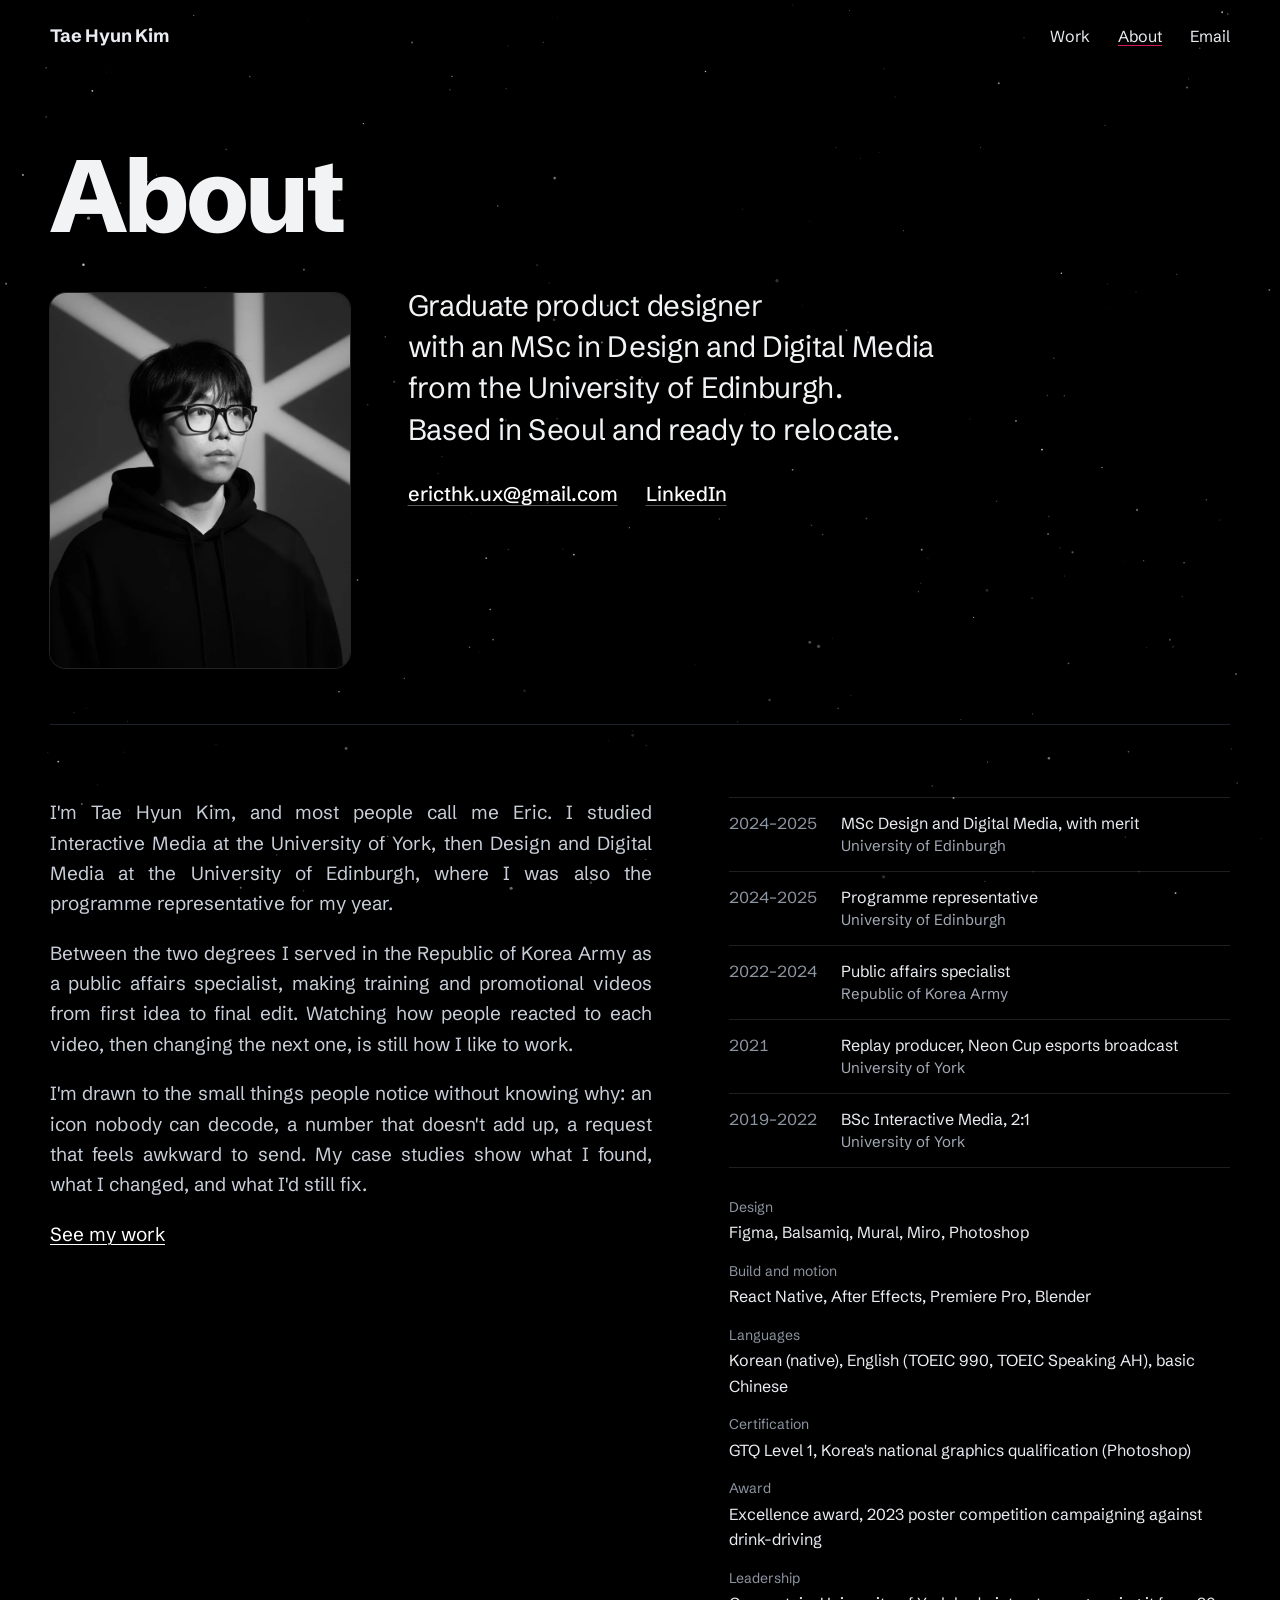
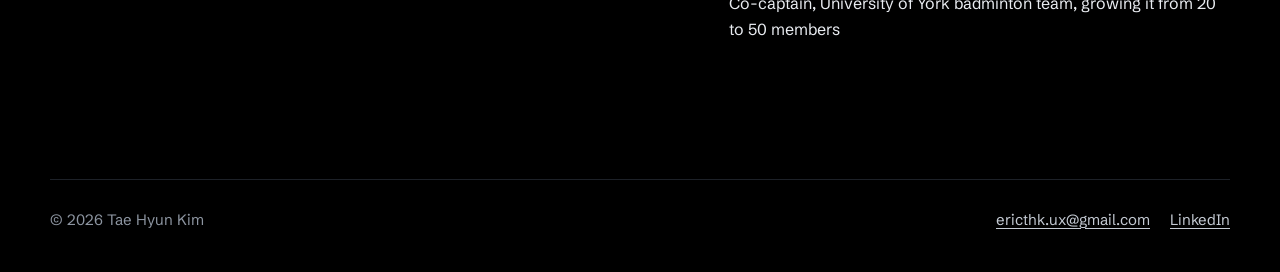
==== commit 8e220800: "Add BudgetBills concept screens and a Product designer line on home Three concept screens (Home, Spl" ====
--- a/about/index.html
+++ b/about/index.html
@@ -13,7 +13,7 @@
 <link rel="preconnect" href="https://fonts.gstatic.com" crossorigin>
 <link href="https://fonts.googleapis.com/css2?family=Schibsted+Grotesk:wght@400;500;700;800&display=swap" rel="stylesheet">
 <script>document.documentElement.classList.add("js")</script>
-<link rel="stylesheet" href="../assets/css/site.css?v=202610051628">
+<link rel="stylesheet" href="../assets/css/site.css?v=202610051644">
 </head>
 <body class="home-dark space-page about-page">
 <a class="skip" href="#content">Skip to content</a>
@@ -70,6 +70,6 @@
   <span>© 2026 Tae Hyun Kim</span>
   <span class="foot-links"><a href="mailto:ericthk.ux@gmail.com">ericthk.ux@gmail.com</a><a href="https://www.linkedin.com/in/erickimux/" rel="me">LinkedIn</a></span>
 </footer>
-<script src="../assets/js/site.js?v=202610051628" defer></script>
+<script src="../assets/js/site.js?v=202610051644" defer></script>
 </body>
 </html>
--- a/assets/css/site.css
+++ b/assets/css/site.css
@@ -720,6 +720,10 @@
 .intro-name .nm-ch { display: inline-block; }
 .intro-name.is-revealed .nm-mask { overflow: visible; }
 .intro-name .nm-sp { display: inline-block; width: 0.22em; }
+.intro-role { position: relative; z-index: 2; margin: clamp(14px, 1.6vw, 26px) 0 0; text-align: center; font-size: clamp(17px, 1.7vw, 24px); font-weight: 500; letter-spacing: 0.01em; color: #aeb5c0; pointer-events: none; }
+.js .intro-role { animation: role-in .9s cubic-bezier(.2, .8, .2, 1) .75s backwards; }
+@keyframes role-in { from { opacity: 0; transform: translateY(10px); } }
+@media (prefers-reduced-motion: reduce) { .js .intro-role { animation: none; } }
 
 /* no-JS: notes read as a simple list under the name */
 .notes { list-style: none; margin: 40px auto 0; padding: 0; max-width: 60ch; display: grid; gap: 14px; position: relative; z-index: 2; }
@@ -804,6 +808,16 @@
 @media (prefers-reduced-motion: reduce) { .work-page .stage { transition: none; } .work-page .project:hover .stage { transform: none; } }
 .work-page .site-foot { margin-top: clamp(64px, 10vw, 120px); }
 
+/* concept screens */
+.concept { margin-bottom: clamp(48px, 6vw, 80px); }
+.concept-tag { display: inline-flex; align-items: center; gap: 8px; margin: 0 0 20px; font-size: 14px; font-weight: 700; color: var(--bb); background: #fff; padding: 6px 12px; border-radius: 99px; }
+.concept-tag::before { content: ""; width: 8px; height: 8px; border-radius: 50%; background: #f28c6a; }
+.carousel--concept { --per-view: 3; --gap: clamp(16px, 3vw, 48px); }
+.carousel--concept .screen { box-shadow: 0 0 0 1px rgba(16, 34, 42, 0.08), 0 30px 60px -30px rgba(18, 64, 79, 0.55); }
+.carousel--concept figcaption { margin-top: 18px; font-size: 15px; line-height: 1.5; color: var(--ink-2); max-width: 34ch; }
+.carousel--concept figcaption b { display: block; color: var(--ink); font-size: 17px; margin-bottom: 4px; }
+@media (max-width: 760px) { .carousel--concept { --per-view: 1; } .carousel--concept figure { padding-inline: 12%; } }
+
 /* Too narrow to keep each phrase on one line: let the text wrap evenly */
 @container (max-width: 640px) {
   .lede { text-wrap: balance; }
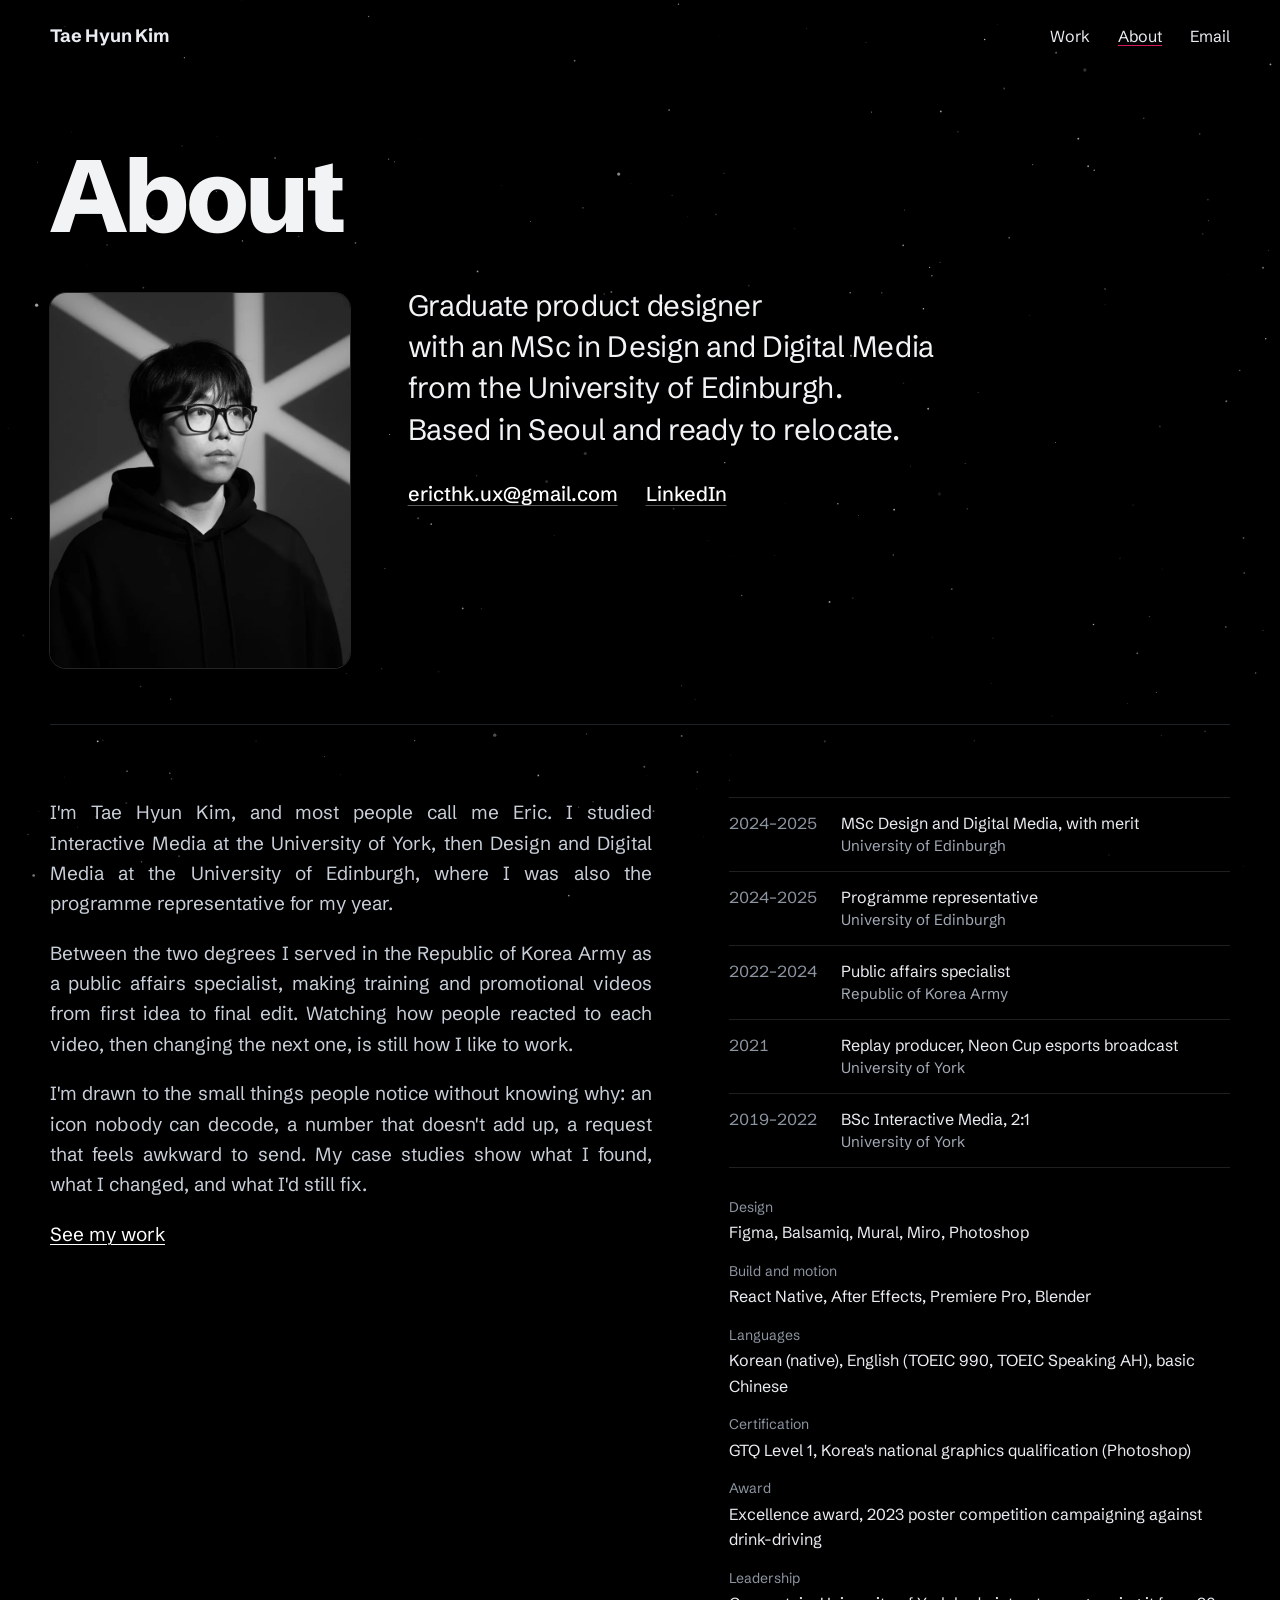
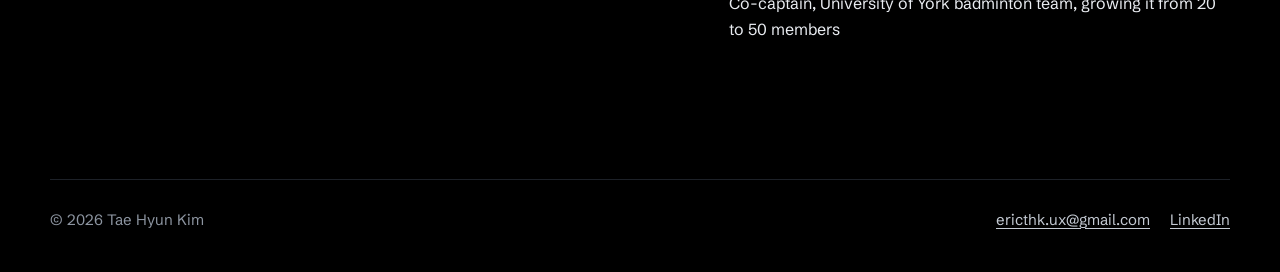
==== commit ccd05e9d: "Add At a glance summaries and business cases; drop "sole" from roles - At a glance box (problem, wha" ====
--- a/about/index.html
+++ b/about/index.html
@@ -13,7 +13,7 @@
 <link rel="preconnect" href="https://fonts.gstatic.com" crossorigin>
 <link href="https://fonts.googleapis.com/css2?family=Schibsted+Grotesk:wght@400;500;700;800&display=swap" rel="stylesheet">
 <script>document.documentElement.classList.add("js")</script>
-<link rel="stylesheet" href="../assets/css/site.css?v=202610051644">
+<link rel="stylesheet" href="../assets/css/site.css?v=202610051730">
 </head>
 <body class="home-dark space-page about-page">
 <a class="skip" href="#content">Skip to content</a>
--- a/assets/css/site.css
+++ b/assets/css/site.css
@@ -824,3 +824,22 @@
   .lede span { display: inline; }
   .hero .lede { font-size: clamp(17px, 4.6cqi, 19px); }
 }
+
+/* At a glance: the 30-second summary under each case study's facts */
+.glance { margin-top: clamp(28px, 4vw, 44px); background: var(--raised); border-radius: 16px; padding: clamp(20px, 2.6vw, 32px) clamp(20px, 2.8vw, 36px) clamp(22px, 2.8vw, 34px); }
+.glance-title { display: flex; align-items: center; gap: 10px; font-size: 15px; letter-spacing: 0; margin-bottom: 18px; }
+.glance-title::before { content: ""; width: 8px; height: 8px; border-radius: 50%; background: var(--brand, var(--pin)); }
+.glance-list { display: grid; grid-template-columns: repeat(4, minmax(0, 1fr)); gap: 20px clamp(20px, 2.6vw, 36px); margin: 0; }
+.glance-list dt { font-size: 14px; font-weight: 700; color: var(--ink); }
+.glance-list dd { margin: 6px 0 0; font-size: 15.5px; line-height: 1.5; color: var(--ink-2); }
+@media (max-width: 900px) { .glance-list { grid-template-columns: repeat(2, minmax(0, 1fr)); } }
+@media (max-width: 640px) { .glance-list { grid-template-columns: minmax(0, 1fr); } }
+
+/* The business case: goal, main metric and warning metric in Next iteration */
+.biz { margin-top: clamp(48px, 6vw, 72px); }
+.biz-list { list-style: none; padding: 0; margin: 0; display: grid; grid-template-columns: repeat(3, minmax(0, 1fr)); gap: 14px; }
+.biz-list li { background: var(--raised); border-radius: 14px; padding: 20px 22px 24px; }
+.biz-list b { display: block; font-size: 15px; font-weight: 700; color: var(--ink); margin-bottom: 10px; }
+.biz-list p { margin: 0; font-size: 16px; line-height: 1.5; color: #222a34; }
+.biz-list p + p { margin-top: 8px; color: var(--ink-2); }
+@media (max-width: 900px) { .biz-list { grid-template-columns: minmax(0, 1fr); } }
